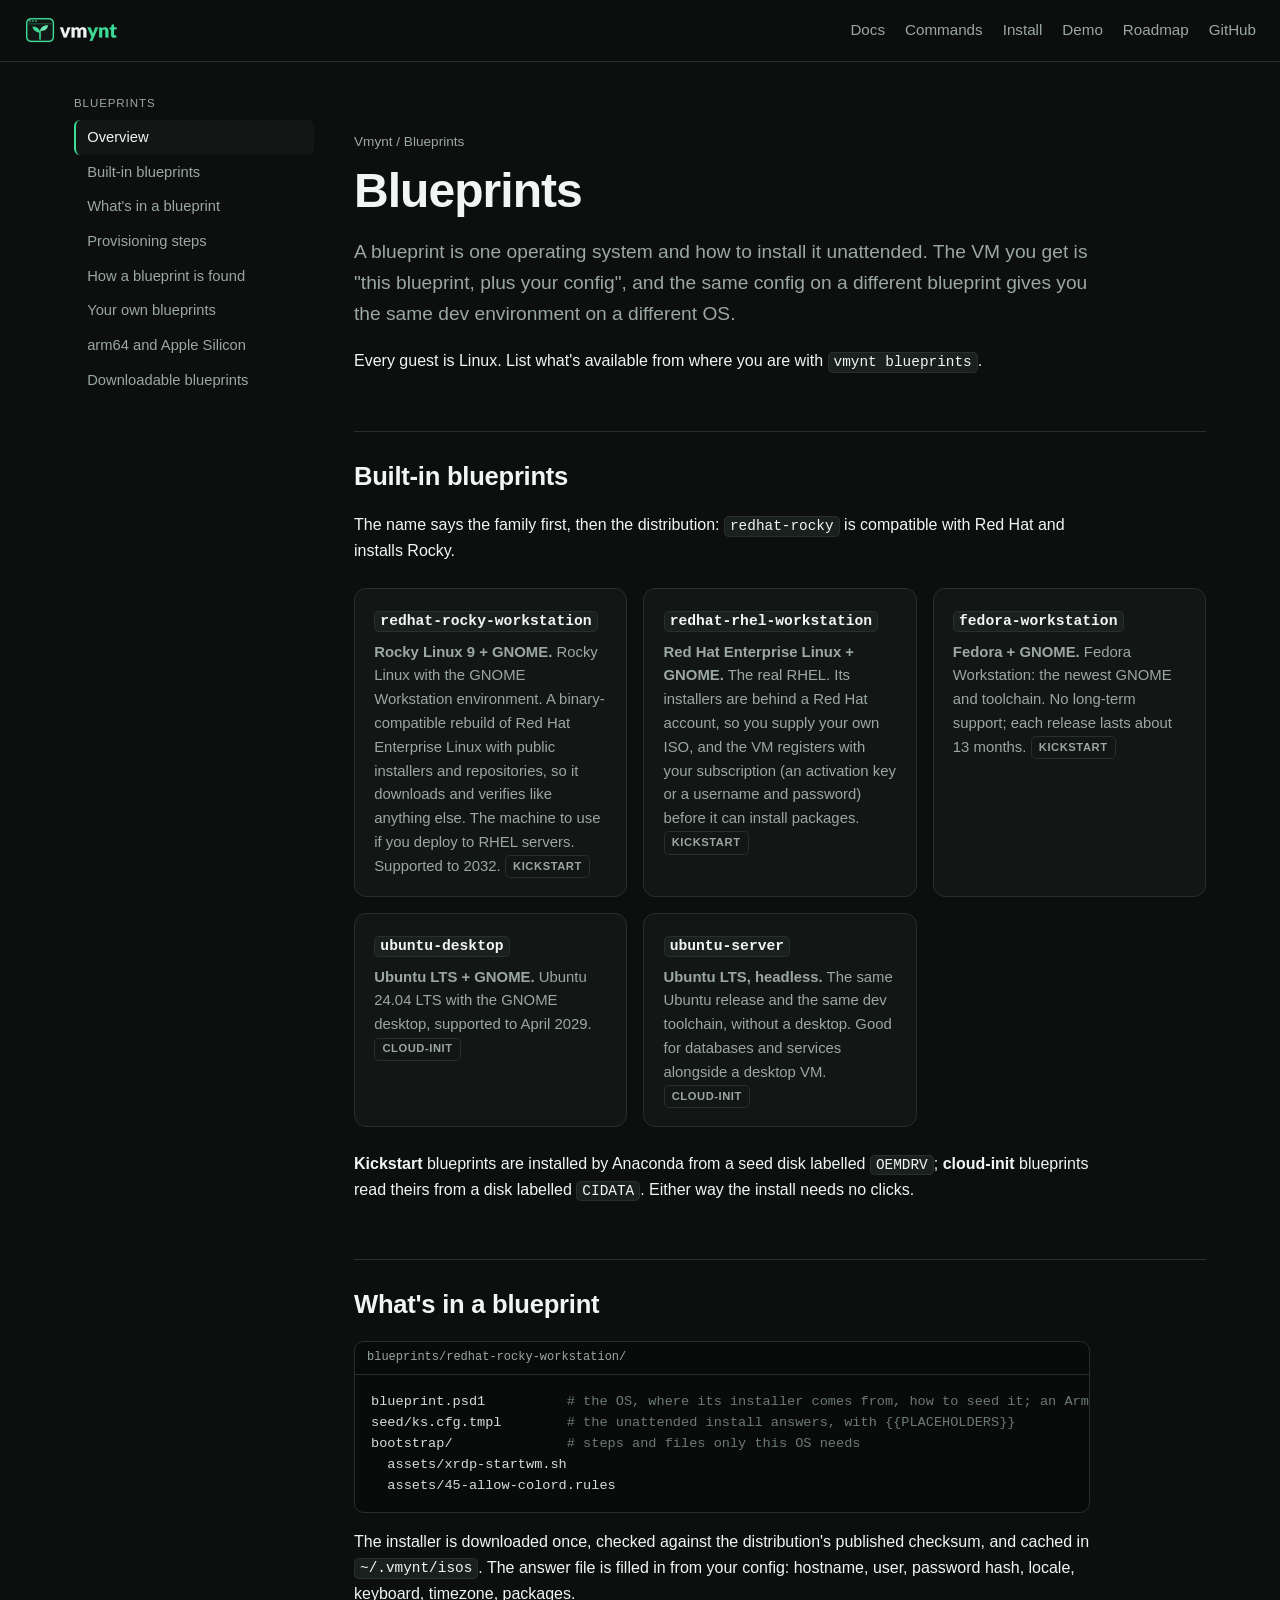
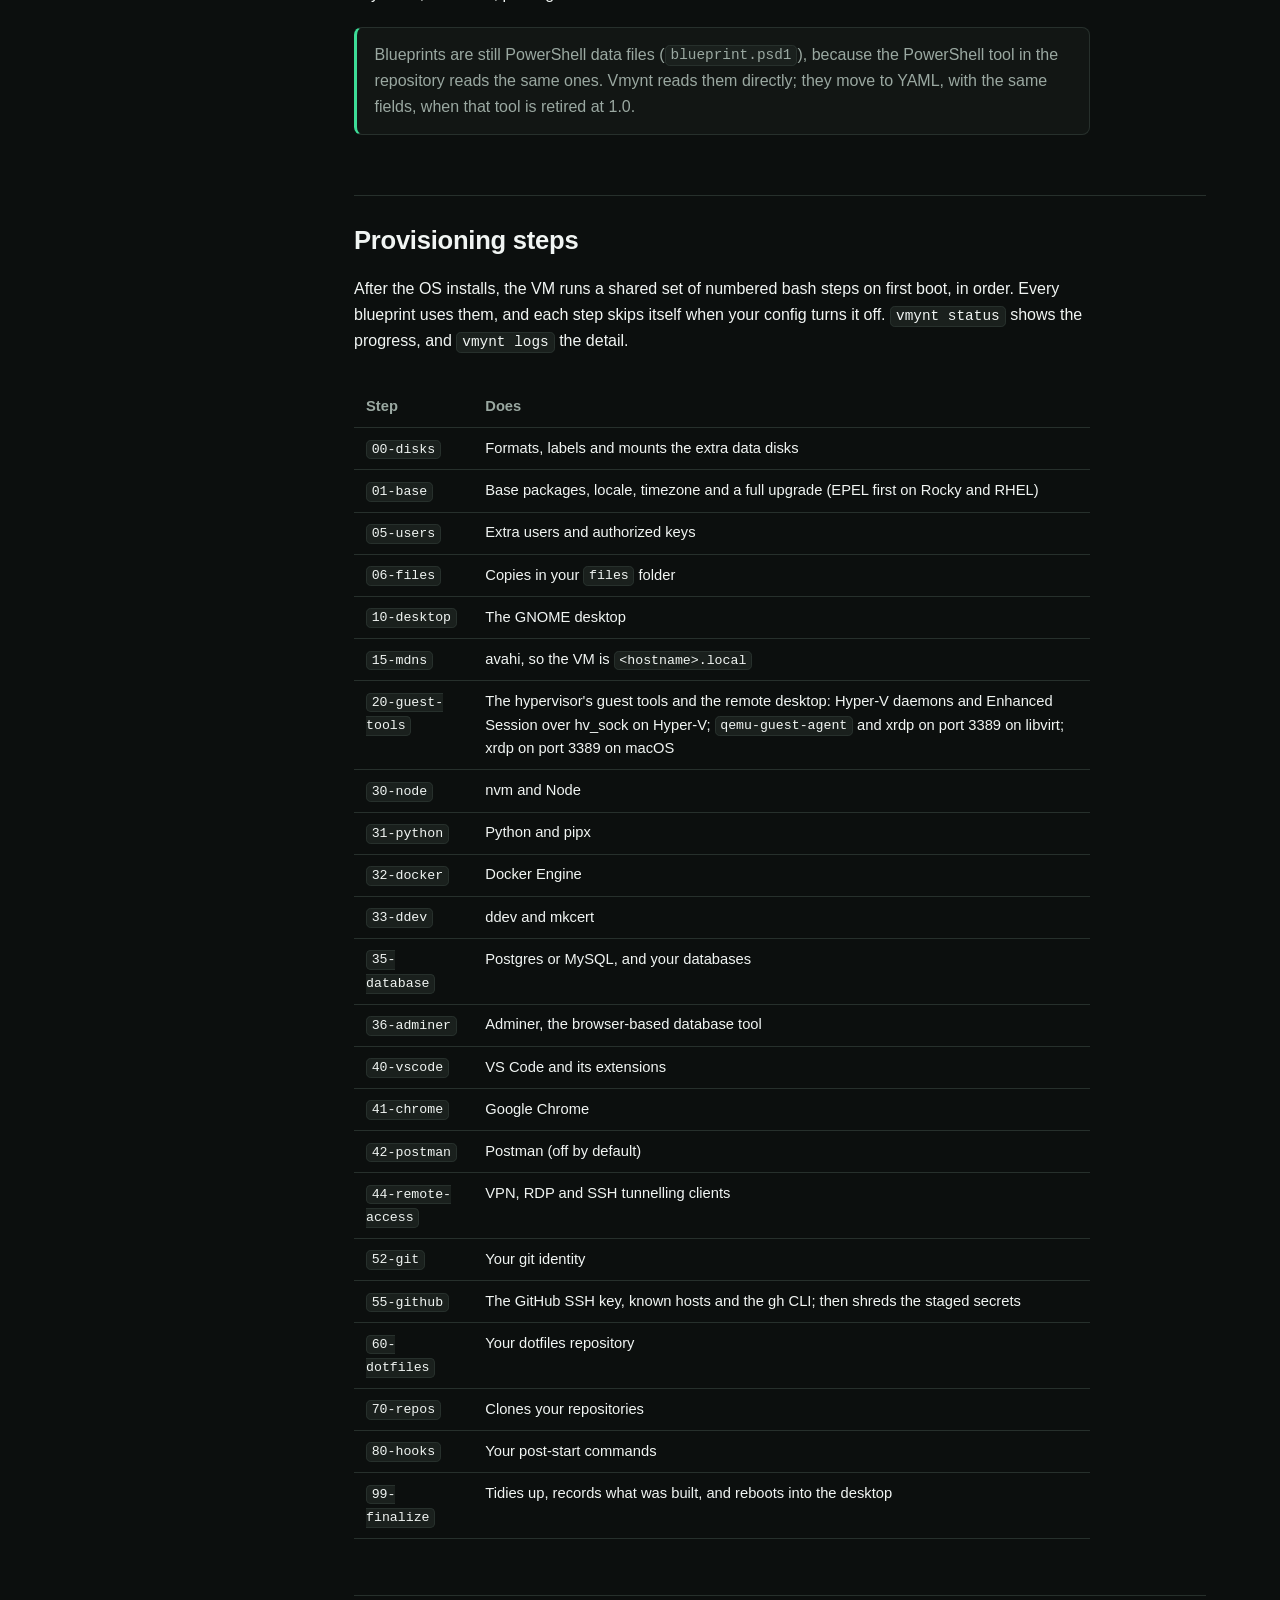
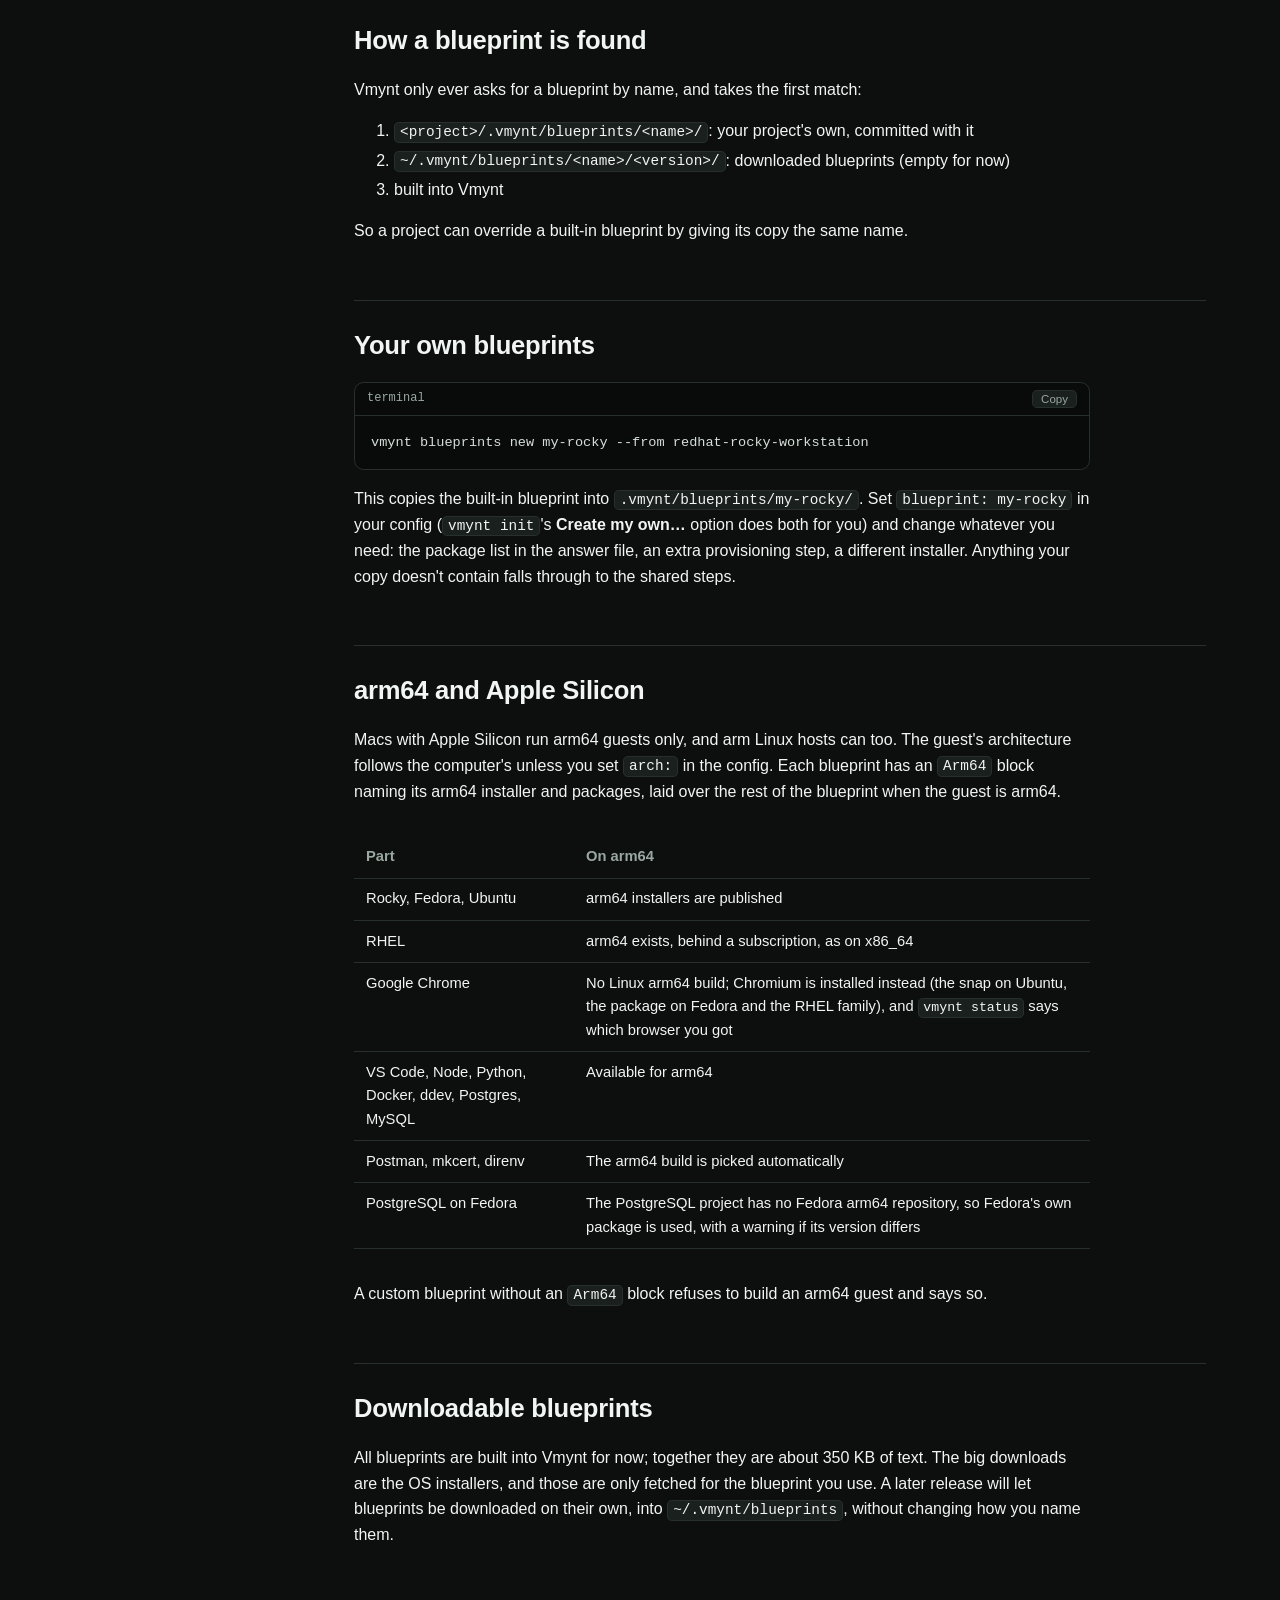
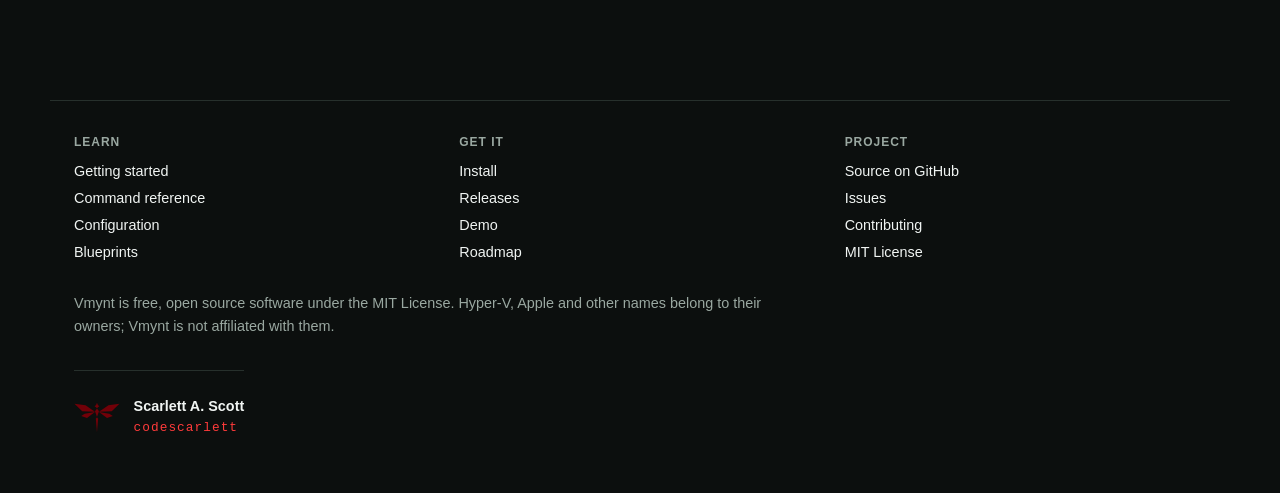
==== site/blueprints/index.html @ c04f6a77 "revamped for multi os" ====
<!DOCTYPE html>
<!--
  Vmynt
  Licensed under the MIT License. See the LICENSE file in the project root.
  Copyright (c) 2026 Scarlett A. Scott (codescarlett)

  Contributors:
  Scarlett A. Scott (codescarlett)
-->
<html lang="en">
  <head>
    <meta charset="utf-8" />
    <meta name="viewport" content="width=device-width, initial-scale=1" />
    <title>Vmynt blueprints — Rocky, RHEL, Fedora and Ubuntu dev VMs</title>
    <meta name="description" content="Vmynt's built-in Linux blueprints: Rocky Linux, RHEL, Fedora, Ubuntu Desktop and Ubuntu Server. How blueprints are found, making your own, the provisioning steps, and arm64." />
    <meta name="robots" content="index, follow" />
    <meta name="author" content="Scarlett A. Scott (codescarlett)" />
    <meta name="creator" content="Scarlett A. Scott (codescarlett)" />
    <meta name="publisher" content="codescarlett" />
    <meta name="theme-color" content="#0c0f0e" />
    <link rel="author" href="https://codescarlett.com" />
    <link rel="canonical" href="https://scarlettiron.github.io/vmynt/blueprints/" />

    <link rel="icon" href="../theme/logo/favicon.svg" type="image/svg+xml" />
    <link rel="icon" type="image/png" sizes="32x32" href="../theme/logo/favicon-32.png" />
    <link rel="apple-touch-icon" href="../theme/logo/apple-touch-icon.png" />

    <meta property="og:type" content="website" />
    <meta property="og:site_name" content="Vmynt" />
    <meta property="og:locale" content="en_US" />
    <meta property="og:url" content="https://scarlettiron.github.io/vmynt/blueprints/" />
    <meta property="og:title" content="Vmynt blueprints — Rocky, RHEL, Fedora and Ubuntu dev VMs" />
    <meta property="og:description" content="Vmynt's built-in Linux blueprints: Rocky Linux, RHEL, Fedora, Ubuntu Desktop and Ubuntu Server. How blueprints are found, making your own, the provisioning steps, and arm64." />
    <meta property="og:image" content="https://scarlettiron.github.io/vmynt/theme/logo/og-image.png" />
    <meta property="og:image:width" content="1200" />
    <meta property="og:image:height" content="630" />
    <meta property="og:image:alt" content="Vmynt: reproducible dev VMs from one YAML file" />

    <meta name="twitter:card" content="summary_large_image" />
    <meta name="twitter:title" content="Vmynt blueprints — Rocky, RHEL, Fedora and Ubuntu dev VMs" />
    <meta name="twitter:description" content="Vmynt's built-in Linux blueprints: Rocky Linux, RHEL, Fedora, Ubuntu Desktop and Ubuntu Server. How blueprints are found, making your own, the provisioning steps, and arm64." />
    <meta name="twitter:image" content="https://scarlettiron.github.io/vmynt/theme/logo/og-image.png" />
    <meta name="twitter:image:alt" content="Vmynt: reproducible dev VMs from one YAML file" />

    <script type="application/ld+json">
      {
        "@context": "https://schema.org",
        "@type": "BreadcrumbList",
        "itemListElement": [
          {
            "@type": "ListItem",
            "position": 1,
            "name": "Vmynt",
            "item": "https://scarlettiron.github.io/vmynt/"
          },
          {
            "@type": "ListItem",
            "position": 2,
            "name": "Blueprints",
            "item": "https://scarlettiron.github.io/vmynt/blueprints/"
          }
        ]
      }
    </script>
    <script type="application/ld+json">
      {
        "@context": "https://schema.org",
        "@type": "TechArticle",
        "headline": "Vmynt blueprints",
        "description": "Vmynt's built-in Linux blueprints: Rocky Linux, RHEL, Fedora, Ubuntu Desktop and Ubuntu Server. How blueprints are found, making your own, the provisioning steps, and arm64.",
        "url": "https://scarlettiron.github.io/vmynt/blueprints/",
        "inLanguage": "en",
        "dateModified": "2026-10-13",
        "image": "https://scarlettiron.github.io/vmynt/theme/logo/og-image.png",
        "isPartOf": {
          "@type": "WebSite",
          "name": "Vmynt",
          "url": "https://scarlettiron.github.io/vmynt/"
        },
        "about": {
          "@type": "SoftwareApplication",
          "name": "Vmynt",
          "url": "https://scarlettiron.github.io/vmynt/"
        },
        "author": {
          "@type": "Person",
          "name": "Scarlett A. Scott",
          "alternateName": [
            "codescarlett",
            "scarlettiron"
          ],
          "url": "https://codescarlett.com",
          "sameAs": [
            "https://github.com/scarlettiron",
            "https://www.linkedin.com/in/scarlett-scott-9980a5bb"
          ]
        },
        "publisher": {
          "@type": "Person",
          "name": "Scarlett A. Scott",
          "alternateName": [
            "codescarlett",
            "scarlettiron"
          ],
          "url": "https://codescarlett.com",
          "sameAs": [
            "https://github.com/scarlettiron",
            "https://www.linkedin.com/in/scarlett-scott-9980a5bb"
          ]
        }
      }
    </script>
    <link rel="stylesheet" href="../theme/site.css" />
    <link rel="stylesheet" href="../theme/docs.css" />
  </head>
  <body>
    <a class="skip-link" href="#content">Skip to content</a>
    <header class="site">
      <a class="brand" href="../" aria-label="Vmynt home">
        <img src="../theme/logo/wordmark-header.png" alt="Vmynt" width="288" height="96" />
      </a>
      <nav class="links" aria-label="Main">
        <a href="../docs/">Docs</a>
        <a class="hide-sm" href="../commands/">Commands</a>
        <a href="../install/">Install</a>
        <a class="hide-sm" href="../demo/">Demo</a>
        <a class="hide-sm" href="../roadmap/">Roadmap</a>
        <a href="https://github.com/scarlettiron/vmynt">GitHub</a>
      </nav>
    </header>

    <div class="layout" id="content">
      <nav class="side" aria-label="On this page">
        <div class="group">Blueprints</div>
        <a href="#overview">Overview</a>
        <a href="#built-in">Built-in blueprints</a>
        <a href="#anatomy">What's in a blueprint</a>
        <a href="#steps">Provisioning steps</a>
        <a href="#resolution">How a blueprint is found</a>
        <a href="#custom">Your own blueprints</a>
        <a href="#arm64">arm64 and Apple Silicon</a>
        <a href="#future">Downloadable blueprints</a>
      </nav>

      <main>
        <section id="overview" aria-labelledby="bp-title">
          <p class="crumbs"><a href="../">Vmynt</a> / Blueprints</p>
          <h1 id="bp-title">Blueprints</h1>
          <p class="lede">A blueprint is one operating system and how to install it unattended. The VM you
            get is "this blueprint, plus your config", and the same config on a different blueprint gives
            you the same dev environment on a different OS.</p>
          <p>Every guest is Linux. List what's available from where you are with
            <code>vmynt blueprints</code>.</p>
        </section>

        <section id="built-in" aria-labelledby="builtin-title">
          <h2 id="builtin-title">Built-in blueprints</h2>
          <p>The name says the family first, then the distribution: <code>redhat-rocky</code> is compatible
            with Red Hat and installs Rocky.</p>
          <div class="cards">
          <div class="card" id="bp-redhat-rocky-workstation">
            <h3><code>redhat-rocky-workstation</code></h3>
            <p><strong>Rocky Linux 9 + GNOME.</strong> Rocky Linux with the GNOME Workstation environment. A binary-compatible rebuild of Red Hat Enterprise Linux with public installers and repositories, so it downloads and verifies like anything else. The machine to use if you deploy to RHEL servers. Supported to 2032. <span class="badge">Kickstart</span></p>
          </div>
          <div class="card" id="bp-redhat-rhel-workstation">
            <h3><code>redhat-rhel-workstation</code></h3>
            <p><strong>Red Hat Enterprise Linux + GNOME.</strong> The real RHEL. Its installers are behind a Red Hat account, so you supply your own ISO, and the VM registers with your subscription (an activation key or a username and password) before it can install packages. <span class="badge">Kickstart</span></p>
          </div>
          <div class="card" id="bp-fedora-workstation">
            <h3><code>fedora-workstation</code></h3>
            <p><strong>Fedora + GNOME.</strong> Fedora Workstation: the newest GNOME and toolchain. No long-term support; each release lasts about 13 months. <span class="badge">Kickstart</span></p>
          </div>
          <div class="card" id="bp-ubuntu-desktop">
            <h3><code>ubuntu-desktop</code></h3>
            <p><strong>Ubuntu LTS + GNOME.</strong> Ubuntu 24.04 LTS with the GNOME desktop, supported to April 2029. <span class="badge">cloud-init</span></p>
          </div>
          <div class="card" id="bp-ubuntu-server">
            <h3><code>ubuntu-server</code></h3>
            <p><strong>Ubuntu LTS, headless.</strong> The same Ubuntu release and the same dev toolchain, without a desktop. Good for databases and services alongside a desktop VM. <span class="badge">cloud-init</span></p>
          </div>
          </div>
          <p><strong>Kickstart</strong> blueprints are installed by Anaconda from a seed disk labelled
            <code>OEMDRV</code>; <strong>cloud-init</strong> blueprints read theirs from a disk labelled
            <code>CIDATA</code>. Either way the install needs no clicks.</p>
        </section>

        <section id="anatomy" aria-labelledby="anatomy-title">
          <h2 id="anatomy-title">What's in a blueprint</h2>
          <div class="code">
            <div class="bar"><span>blueprints/redhat-rocky-workstation/</span></div>
            <pre>blueprint.psd1          <span class="tok-c"># the OS, where its installer comes from, how to seed it; an Arm64 block for arm64</span>
seed/ks.cfg.tmpl        <span class="tok-c"># the unattended install answers, with {{PLACEHOLDERS}}</span>
bootstrap/              <span class="tok-c"># steps and files only this OS needs</span>
  assets/xrdp-startwm.sh
  assets/45-allow-colord.rules</pre>
          </div>
          <p>The installer is downloaded once, checked against the distribution's published checksum, and
            cached in <code>~/.vmynt/isos</code>. The answer file is filled in from your config:
            hostname, user, password hash, locale, keyboard, timezone, packages.</p>
          <p class="callout">Blueprints are still PowerShell data files (<code>blueprint.psd1</code>),
            because the PowerShell tool in the repository reads the same ones. Vmynt reads them directly;
            they move to YAML, with the same fields, when that tool is retired at 1.0.</p>
        </section>

        <section id="steps" aria-labelledby="steps-title">
          <h2 id="steps-title">Provisioning steps</h2>
          <p>After the OS installs, the VM runs a shared set of numbered bash steps on first boot, in order.
            Every blueprint uses them, and each step skips itself when your config turns it off.
            <code>vmynt status</code> shows the progress, and <code>vmynt logs</code> the detail.</p>
          <div class="table-wrap">
            <table>
              <thead><tr><th scope="col">Step</th><th scope="col">Does</th></tr></thead>
              <tbody>
                <tr><td><code>00-disks</code></td><td>Formats, labels and mounts the extra data disks</td></tr>
                <tr><td><code>01-base</code></td><td>Base packages, locale, timezone and a full upgrade (EPEL first on Rocky and RHEL)</td></tr>
                <tr><td><code>05-users</code></td><td>Extra users and authorized keys</td></tr>
                <tr><td><code>06-files</code></td><td>Copies in your <code>files</code> folder</td></tr>
                <tr><td><code>10-desktop</code></td><td>The GNOME desktop</td></tr>
                <tr><td><code>15-mdns</code></td><td>avahi, so the VM is <code>&lt;hostname&gt;.local</code></td></tr>
                <tr><td><code>20-guest-tools</code></td><td>The hypervisor's guest tools and the remote desktop: Hyper-V daemons and Enhanced Session over hv_sock on Hyper-V; <code>qemu-guest-agent</code> and xrdp on port 3389 on libvirt; xrdp on port 3389 on macOS</td></tr>
                <tr><td><code>30-node</code></td><td>nvm and Node</td></tr>
                <tr><td><code>31-python</code></td><td>Python and pipx</td></tr>
                <tr><td><code>32-docker</code></td><td>Docker Engine</td></tr>
                <tr><td><code>33-ddev</code></td><td>ddev and mkcert</td></tr>
                <tr><td><code>35-database</code></td><td>Postgres or MySQL, and your databases</td></tr>
                <tr><td><code>36-adminer</code></td><td>Adminer, the browser-based database tool</td></tr>
                <tr><td><code>40-vscode</code></td><td>VS Code and its extensions</td></tr>
                <tr><td><code>41-chrome</code></td><td>Google Chrome</td></tr>
                <tr><td><code>42-postman</code></td><td>Postman (off by default)</td></tr>
                <tr><td><code>44-remote-access</code></td><td>VPN, RDP and SSH tunnelling clients</td></tr>
                <tr><td><code>52-git</code></td><td>Your git identity</td></tr>
                <tr><td><code>55-github</code></td><td>The GitHub SSH key, known hosts and the gh CLI; then shreds the staged secrets</td></tr>
                <tr><td><code>60-dotfiles</code></td><td>Your dotfiles repository</td></tr>
                <tr><td><code>70-repos</code></td><td>Clones your repositories</td></tr>
                <tr><td><code>80-hooks</code></td><td>Your post-start commands</td></tr>
                <tr><td><code>99-finalize</code></td><td>Tidies up, records what was built, and reboots into the desktop</td></tr>
              </tbody>
            </table>
          </div>
        </section>

        <section id="resolution" aria-labelledby="resolution-title">
          <h2 id="resolution-title">How a blueprint is found</h2>
          <p>Vmynt only ever asks for a blueprint by name, and takes the first match:</p>
          <ol>
            <li><code>&lt;project&gt;/.vmynt/blueprints/&lt;name&gt;/</code>: your project's own, committed with it</li>
            <li><code>~/.vmynt/blueprints/&lt;name&gt;/&lt;version&gt;/</code>: downloaded blueprints (empty for now)</li>
            <li>built into Vmynt</li>
          </ol>
          <p>So a project can override a built-in blueprint by giving its copy the same name.</p>
        </section>

        <section id="custom" aria-labelledby="custom-title">
          <h2 id="custom-title">Your own blueprints</h2>
          <div class="code">
            <div class="bar"><span>terminal</span><button class="copy" type="button">Copy</button></div>
            <pre>vmynt blueprints new my-rocky --from redhat-rocky-workstation</pre>
          </div>
          <p>This copies the built-in blueprint into <code>.vmynt/blueprints/my-rocky/</code>. Set
            <code>blueprint: my-rocky</code> in your config (<code>vmynt init</code>'s
            <strong>Create my own…</strong> option does both for you) and change whatever you need: the
            package list in the answer file, an extra provisioning step, a different installer. Anything
            your copy doesn't contain falls through to the shared steps.</p>
        </section>

        <section id="arm64" aria-labelledby="arm64-title">
          <h2 id="arm64-title">arm64 and Apple Silicon</h2>
          <p>Macs with Apple Silicon run arm64 guests only, and arm Linux hosts can too. The guest's
            architecture follows the computer's unless you set <code>arch:</code> in the config. Each
            blueprint has an <code>Arm64</code> block naming its arm64 installer and packages, laid over
            the rest of the blueprint when the guest is arm64.</p>
          <div class="table-wrap">
            <table>
              <thead><tr><th scope="col">Part</th><th scope="col">On arm64</th></tr></thead>
              <tbody>
                <tr><td>Rocky, Fedora, Ubuntu</td><td>arm64 installers are published</td></tr>
                <tr><td>RHEL</td><td>arm64 exists, behind a subscription, as on x86_64</td></tr>
                <tr><td>Google Chrome</td><td>No Linux arm64 build; Chromium is installed instead (the snap on Ubuntu, the package on Fedora and the RHEL family), and <code>vmynt status</code> says which browser you got</td></tr>
                <tr><td>VS Code, Node, Python, Docker, ddev, Postgres, MySQL</td><td>Available for arm64</td></tr>
                <tr><td>Postman, mkcert, direnv</td><td>The arm64 build is picked automatically</td></tr>
                <tr><td>PostgreSQL on Fedora</td><td>The PostgreSQL project has no Fedora arm64 repository, so Fedora's own package is used, with a warning if its version differs</td></tr>
              </tbody>
            </table>
          </div>
          <p>A custom blueprint without an <code>Arm64</code> block refuses to build an arm64 guest and says so.</p>
        </section>

        <section id="future" aria-labelledby="future-title">
          <h2 id="future-title">Downloadable blueprints</h2>
          <p>All blueprints are built into Vmynt for now; together they are about 350 KB of text. The big
            downloads are the OS installers, and those are only fetched for the blueprint you use. A later
            release will let blueprints be downloaded on their own, into
            <code>~/.vmynt/blueprints</code>, without changing how you name them.</p>
        </section>
      </main>
    </div>

    <footer>
      <div class="sitelinks">
        <div>
          <h2>Learn</h2>
          <ul>
            <li><a href="../docs/">Getting started</a></li>
            <li><a href="../commands/">Command reference</a></li>
            <li><a href="../configuration/">Configuration</a></li>
            <li><a href="../blueprints/">Blueprints</a></li>
          </ul>
        </div>
        <div>
          <h2>Get it</h2>
          <ul>
            <li><a href="../install/">Install</a></li>
            <li><a href="https://github.com/scarlettiron/vmynt/releases">Releases</a></li>
            <li><a href="../demo/">Demo</a></li>
            <li><a href="../roadmap/">Roadmap</a></li>
          </ul>
        </div>
        <div>
          <h2>Project</h2>
          <ul>
            <li><a href="https://github.com/scarlettiron/vmynt">Source on GitHub</a></li>
            <li><a href="https://github.com/scarlettiron/vmynt/issues">Issues</a></li>
            <li><a href="https://github.com/scarlettiron/vmynt/blob/main/CONTRIBUTING.md">Contributing</a></li>
            <li><a href="https://github.com/scarlettiron/vmynt/blob/main/LICENSE">MIT License</a></li>
          </ul>
        </div>
      </div>
      <p>Vmynt is free, open source software under the MIT License. Hyper-V, Apple and other names
        belong to their owners; Vmynt is not affiliated with them.</p>
      <!--Author signature, always the last thing on the page.-->
      <a class="made-by" href="https://codescarlett.com" rel="author">
        <img src="../theme/logo/codescarlett-dragonfly.svg" alt="" width="46" height="31" />
        <span><strong>Scarlett A. Scott</strong><span class="handle">codescarlett</span></span>
      </a>
    </footer>
    <script src="../theme/site.js"></script>
  </body>
</html>
---- site/theme/site.css ----
/*Vmynt
  Licensed under the MIT License. See the LICENSE file in the project root.
  Copyright (c) 2026 Scarlett A. Scott (codescarlett)

  Contributors:
  Scarlett A. Scott (codescarlett)*/

/*Shared look for every page of the Vmynt site: the color tokens, base type, the
  top bar and footer, and the small content components (pills, buttons, badges,
  code blocks, tables, callouts, tabs, cards). Page layout lives in docs.css and
  the terminal demo lives in demo.css. See README.md in this folder for the
  markup each piece expects.*/

:root {
  --bg: #0c0f0e;
  --surface: #121614;
  --raised: #1a201d;
  --border: #27302c;
  --text: #f1f5f3;
  --muted: #9aa8a1;
  --primary: #3ddc97;
  --primary-hover: #6ae8b2;
  /*Text placed ON the mint color. Dark, because white on mint fails contrast.*/
  --on-primary: #04281a;
  --warning: #f5c451;
  --danger: #e5484d;
  --code-bg: #090b0a;
  --font: -apple-system, BlinkMacSystemFont, "Segoe UI", Roboto, Helvetica, Arial, sans-serif;
  --mono: "SFMono-Regular", ui-monospace, "JetBrains Mono", Menlo, Consolas, monospace;
  color-scheme: dark;
}

* {
  box-sizing: border-box;
}

html {
  scroll-behavior: smooth;
}

@media (prefers-reduced-motion: reduce) {
  html {
    scroll-behavior: auto;
  }
}

body {
  margin: 0;
  background: var(--bg);
  color: var(--text);
  font-family: var(--font);
  line-height: 1.6;
  -webkit-font-smoothing: antialiased;
}

a {
  color: var(--primary);
  text-decoration: none;
}

a:hover {
  color: var(--primary-hover);
  text-decoration: underline;
}

/*A visible ring for keyboard users on every focusable thing.*/
:focus-visible {
  outline: 2px solid var(--primary);
  outline-offset: 2px;
  border-radius: 0.25rem;
}

code {
  font-family: var(--mono);
  font-size: 0.9em;
  background: var(--raised);
  border: 1px solid var(--border);
  padding: 0.1em 0.35em;
  border-radius: 0.3rem;
}

/*Hidden until focused: lets keyboard users jump past the top bar.*/
.skip-link {
  position: absolute;
  left: 1rem;
  top: -3rem;
  z-index: 100;
  background: var(--primary);
  color: var(--on-primary);
  padding: 0.5rem 0.9rem;
  border-radius: 0.4rem;
  font-weight: 600;
}

.skip-link:focus {
  top: 0.75rem;
  color: var(--on-primary);
}

/* Top bar */
header.site {
  position: sticky;
  top: 0;
  z-index: 50;
  display: flex;
  align-items: center;
  justify-content: space-between;
  gap: 1rem;
  padding: 0.9rem 1.5rem;
  background: rgba(12, 15, 14, 0.85);
  backdrop-filter: blur(10px);
  border-bottom: 1px solid var(--border);
}

.brand {
  display: flex;
  align-items: center;
}

.brand:hover {
  text-decoration: none;
}

.brand img {
  display: block;
  height: 2rem;
  width: auto;
}

header.site .links {
  display: flex;
  gap: 1.25rem;
  align-items: center;
  font-size: 0.95rem;
}

header.site .links a {
  color: var(--muted);
}

header.site .links a:hover,
header.site .links a[aria-current="page"] {
  color: var(--text);
  text-decoration: none;
}

/* Pills, badges and buttons */
.pill-row {
  display: flex;
  flex-wrap: wrap;
  gap: 0.5rem;
  margin: 1.5rem 0;
}

.pill {
  font-size: 0.8rem;
  color: var(--muted);
  background: var(--surface);
  border: 1px solid var(--border);
  border-radius: 999px;
  padding: 0.3rem 0.8rem;
}

/*Small status labels, for example on the command reference.*/
.badge {
  display: inline-block;
  vertical-align: middle;
  font-size: 0.7rem;
  font-weight: 600;
  text-transform: uppercase;
  letter-spacing: 0.05em;
  padding: 0.1rem 0.45rem;
  border-radius: 0.3rem;
  border: 1px solid var(--border);
  color: var(--muted);
  white-space: nowrap;
}

.badge.ok {
  color: var(--primary);
  border-color: rgba(61, 220, 151, 0.45);
  background: rgba(61, 220, 151, 0.08);
}

.badge.planned {
  color: var(--warning);
  border-color: rgba(245, 196, 81, 0.4);
  background: rgba(245, 196, 81, 0.07);
}

.cta {
  display: inline-flex;
  align-items: center;
  gap: 0.4rem;
  background: var(--primary);
  color: var(--on-primary);
  font-weight: 600;
  padding: 0.6rem 1.1rem;
  border-radius: 0.5rem;
  margin-top: 0.5rem;
}

.cta:hover {
  background: var(--primary-hover);
  color: var(--on-primary);
  text-decoration: none;
}

/*A quieter button that sits next to a .cta.*/
.cta.ghost {
  background: transparent;
  color: var(--text);
  border: 1px solid var(--border);
}

.cta.ghost:hover {
  border-color: var(--primary);
  color: var(--text);
}

.cta-row {
  display: flex;
  flex-wrap: wrap;
  gap: 0.75rem;
  align-items: center;
}

/* Code blocks */
.code {
  position: relative;
  background: var(--code-bg);
  border: 1px solid var(--border);
  border-radius: 0.6rem;
  margin: 1rem 0;
  max-width: 46rem;
}

.code .bar {
  display: flex;
  align-items: center;
  justify-content: space-between;
  padding: 0.4rem 0.75rem;
  border-bottom: 1px solid var(--border);
  color: var(--muted);
  font-size: 0.75rem;
  font-family: var(--mono);
}

.code pre {
  margin: 0;
  padding: 1rem;
  overflow-x: auto;
  font-family: var(--mono);
  font-size: 0.85rem;
  line-height: 1.55;
  color: #d5ded9;
}

.code .copy {
  cursor: pointer;
  background: var(--raised);
  color: var(--muted);
  border: 1px solid var(--border);
  border-radius: 0.3rem;
  padding: 0.15rem 0.5rem;
  font-size: 0.72rem;
  font-family: var(--font);
}

.code .copy:hover {
  color: var(--text);
}

.tok-c {
  color: #6b7a73;
} /* comment */
.tok-k {
  color: #3ddc97;
} /* keyword or command */
.tok-s {
  color: #e6c07b;
} /* string */
.tok-f {
  color: #82aaff;
} /* function, type or flag */

/* Tables */
.table-wrap {
  max-width: 46rem;
  overflow-x: auto;
}

table {
  border-collapse: collapse;
  width: 100%;
  max-width: 46rem;
  margin: 1rem 0;
  font-size: 0.92rem;
}

th,
td {
  text-align: left;
  padding: 0.55rem 0.75rem;
  border-bottom: 1px solid var(--border);
  vertical-align: top;
}

th {
  color: var(--muted);
  font-weight: 600;
}

/* Callouts */
.callout {
  max-width: 46rem;
  border: 1px solid var(--border);
  border-left: 3px solid var(--primary);
  background: var(--surface);
  border-radius: 0.5rem;
  padding: 0.9rem 1.1rem;
  margin: 1.25rem 0;
  color: var(--muted);
}

.callout strong {
  color: var(--text);
}

/*A yellow callout for "not built yet" and other cautions.*/
.callout.warn {
  border-left-color: var(--warning);
}

/* Tabs, used for the install commands per operating system */
.tabs {
  max-width: 46rem;
  margin: 1rem 0;
}

.tabs [role="tablist"] {
  display: flex;
  gap: 0.25rem;
  border-bottom: 1px solid var(--border);
}

.tabs [role="tab"] {
  cursor: pointer;
  font: inherit;
  font-size: 0.92rem;
  color: var(--muted);
  background: transparent;
  border: none;
  border-bottom: 2px solid transparent;
  padding: 0.55rem 0.9rem;
  margin-bottom: -1px;
}

.tabs [role="tab"]:hover {
  color: var(--text);
}

.tabs [role="tab"][aria-selected="true"] {
  color: var(--text);
  border-bottom-color: var(--primary);
}

.tabs [role="tabpanel"][hidden] {
  display: none;
}

/* Cards, used for the feature grid and link lists */
.cards {
  display: grid;
  grid-template-columns: repeat(auto-fit, minmax(15rem, 1fr));
  gap: 1rem;
  margin: 1.5rem 0;
}

.card {
  background: var(--surface);
  border: 1px solid var(--border);
  border-radius: 0.75rem;
  padding: 1.1rem 1.2rem;
}

.card h3 {
  margin: 0 0 0.4rem;
  font-size: 1.02rem;
}

.card p {
  margin: 0;
  color: var(--muted);
  font-size: 0.93rem;
}

/*A whole card that is a link.*/
a.card {
  display: block;
  color: inherit;
}

a.card:hover {
  border-color: var(--primary);
  text-decoration: none;
}

/* Numbered steps, for "how it works" */
ol.steps {
  list-style: none;
  counter-reset: step;
  padding: 0;
  max-width: 46rem;
}

ol.steps li {
  counter-increment: step;
  position: relative;
  padding: 0 0 1.25rem 3rem;
}

ol.steps li::before {
  content: counter(step);
  position: absolute;
  left: 0;
  top: 0;
  width: 2rem;
  height: 2rem;
  display: grid;
  place-items: center;
  border-radius: 50%;
  background: var(--raised);
  border: 1px solid var(--border);
  color: var(--primary);
  font-weight: 700;
  font-size: 0.9rem;
}

ol.steps strong {
  display: block;
}

/* Footer */
footer {
  max-width: 1180px;
  margin: 0 auto;
  padding: 2rem 1.5rem 4rem;
  color: var(--muted);
  font-size: 0.9rem;
  border-top: 1px solid var(--border);
}

/*The sitelinks in the footer, as a few short columns.*/
footer .sitelinks {
  display: grid;
  grid-template-columns: repeat(auto-fit, minmax(10rem, 1fr));
  gap: 1.5rem;
  margin-bottom: 1.5rem;
}

footer .sitelinks h2 {
  font-size: 0.75rem;
  text-transform: uppercase;
  letter-spacing: 0.08em;
  color: var(--muted);
  margin: 0 0 0.5rem;
}

footer .sitelinks ul {
  list-style: none;
  margin: 0;
  padding: 0;
}

footer .sitelinks li {
  margin: 0.25rem 0;
}

footer .sitelinks a {
  color: var(--text);
}

/* Author signature at the very bottom of every page */
footer .made-by {
  display: flex;
  align-items: center;
  gap: 0.85rem;
  width: fit-content;
  margin-top: 2rem;
  padding-top: 1.5rem;
  border-top: 1px solid var(--border);
  color: var(--text);
  text-decoration: none;
}

footer .made-by:hover {
  text-decoration: none;
}

footer .made-by img {
  display: block;
}

footer .made-by strong {
  display: block;
  font-weight: 600;
}

footer .made-by .handle {
  display: block;
  font-family: var(--mono);
  font-size: 0.8rem;
  letter-spacing: 0.08em;
  color: #ff3b3b;
}

footer .made-by:hover strong {
  color: var(--primary);
}

/* Responsive */
@media (max-width: 820px) {
  header.site {
    padding: 0.75rem 1rem;
  }

  header.site .links {
    gap: 0.9rem;
  }

  header.site .links a.hide-sm {
    display: none;
  }
}
---- site/theme/docs.css ----
/*Vmynt
  Licensed under the MIT License. See the LICENSE file in the project root.
  Copyright (c) 2026 Scarlett A. Scott (codescarlett)

  Contributors:
  Scarlett A. Scott (codescarlett)*/

/*Page layouts. Loaded after site.css.
  .page   one centered column, used by the home page and short pages
  .layout a sidebar on the left and the content on the right, used by the docs*/

/* Headings and text */
h1 {
  font-size: clamp(2rem, 5vw, 3rem);
  line-height: 1.1;
  margin: 0 0 1rem;
  letter-spacing: -0.02em;
}

h2 {
  font-size: 1.6rem;
  margin: 0 0 1rem;
  letter-spacing: -0.01em;
}

h3 {
  font-size: 1.1rem;
  margin: 1.75rem 0 0.6rem;
}

.lede {
  font-size: 1.2rem;
  color: var(--muted);
  max-width: 46rem;
}

p,
ul,
ol {
  max-width: 46rem;
}

li {
  margin: 0.2rem 0;
}

/*The small "Docs / Commands" trail above a page title.*/
.crumbs {
  font-size: 0.85rem;
  color: var(--muted);
  margin-bottom: 0.75rem;
}

.crumbs a {
  color: var(--muted);
}

/* Single column page */
.page {
  max-width: 1180px;
  margin: 0 auto;
  padding: 2rem 1.5rem 5rem;
}

/*The big opening block on the home page.*/
.hero {
  display: grid;
  grid-template-columns: minmax(0, 1.05fr) minmax(0, 1fr);
  gap: 2.5rem;
  align-items: center;
  padding: 2.5rem 0 3rem;
}

/*Grid children may shrink below their content's width, so wide terminals
  scroll inside themselves instead of pushing the page sideways.*/
.hero > * {
  min-width: 0;
}

.hero h1 {
  font-size: clamp(2.2rem, 5.5vw, 3.4rem);
}

.hero h1 em {
  font-style: normal;
  color: var(--primary);
}

.eyebrow {
  font-family: var(--mono);
  font-size: 0.8rem;
  letter-spacing: 0.08em;
  text-transform: uppercase;
  color: var(--primary);
  margin: 0 0 0.75rem;
}

/* Sidebar layout */
.layout {
  display: grid;
  grid-template-columns: 240px minmax(0, 1fr);
  gap: 2.5rem;
  max-width: 1180px;
  margin: 0 auto;
  padding: 2rem 1.5rem 6rem;
}

nav.side {
  position: sticky;
  top: 5rem;
  align-self: start;
  height: max-content;
  max-height: calc(100vh - 6rem);
  overflow-y: auto;
}

nav.side .group {
  font-size: 0.72rem;
  text-transform: uppercase;
  letter-spacing: 0.08em;
  color: var(--muted);
  margin: 1.25rem 0 0.5rem;
}

nav.side .group:first-child {
  margin-top: 0;
}

nav.side a {
  display: block;
  padding: 0.35rem 0.7rem;
  border-radius: 0.4rem;
  color: var(--muted);
  font-size: 0.92rem;
  border-left: 2px solid transparent;
}

nav.side a:hover {
  color: var(--text);
  background: var(--surface);
  text-decoration: none;
}

nav.side a.active {
  color: var(--text);
  background: var(--surface);
  border-left-color: var(--primary);
}

main {
  min-width: 0;
}

section {
  scroll-margin-top: 5rem;
  padding: 1.5rem 0 2.5rem;
  border-bottom: 1px solid var(--border);
}

section:last-child {
  border-bottom: none;
}

/*A command heading on the reference page: name, then its badge.*/
.cmd-head {
  display: flex;
  flex-wrap: wrap;
  align-items: center;
  gap: 0.6rem;
}

.cmd-head h2,
.cmd-head h3 {
  margin: 0;
  font-family: var(--mono);
}

.aliases {
  color: var(--muted);
  font-size: 0.9rem;
  margin: 0.4rem 0 0.8rem;
}

/*Definition lists for flags.*/
dl.flags {
  max-width: 46rem;
  margin: 0.75rem 0;
}

dl.flags dt {
  font-family: var(--mono);
  font-size: 0.88rem;
  color: var(--text);
  margin-top: 0.6rem;
}

dl.flags dd {
  margin: 0.15rem 0 0 1.25rem;
  color: var(--muted);
}

/* Responsive */
@media (max-width: 900px) {
  .hero {
    grid-template-columns: minmax(0, 1fr);
    padding-top: 1rem;
  }
}

/*On narrow screens the sidebar becomes a row of links you can swipe sideways.*/
@media (max-width: 820px) {
  .layout {
    grid-template-columns: minmax(0, 1fr);
    gap: 1rem;
    padding-top: 1rem;
  }

  nav.side {
    position: static;
    display: flex;
    gap: 0.25rem;
    overflow-x: auto;
    max-height: none;
    padding-bottom: 0.5rem;
    border-bottom: 1px solid var(--border);
  }

  nav.side .group {
    display: none;
  }

  nav.side a {
    white-space: nowrap;
    border-left: none;
    border-bottom: 2px solid transparent;
  }

  nav.side a.active {
    border-left: none;
    border-bottom-color: var(--primary);
  }
}
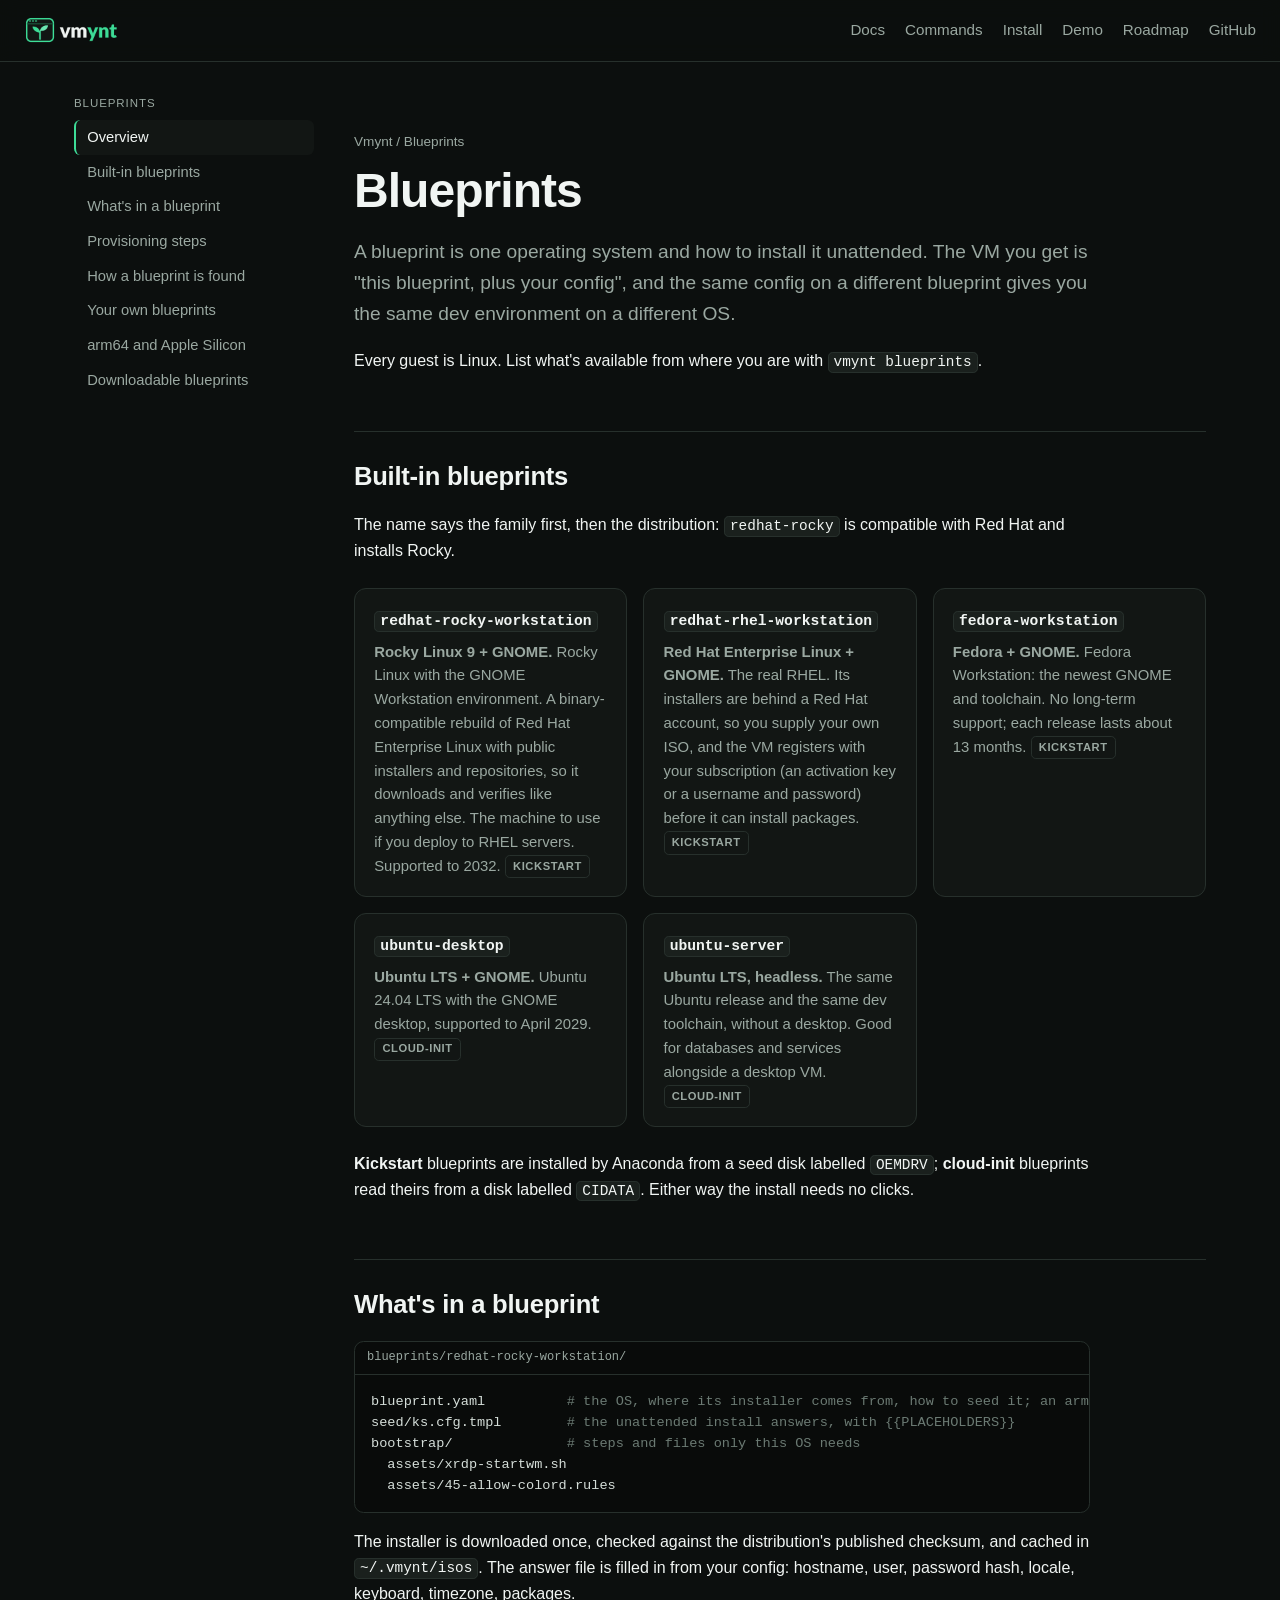
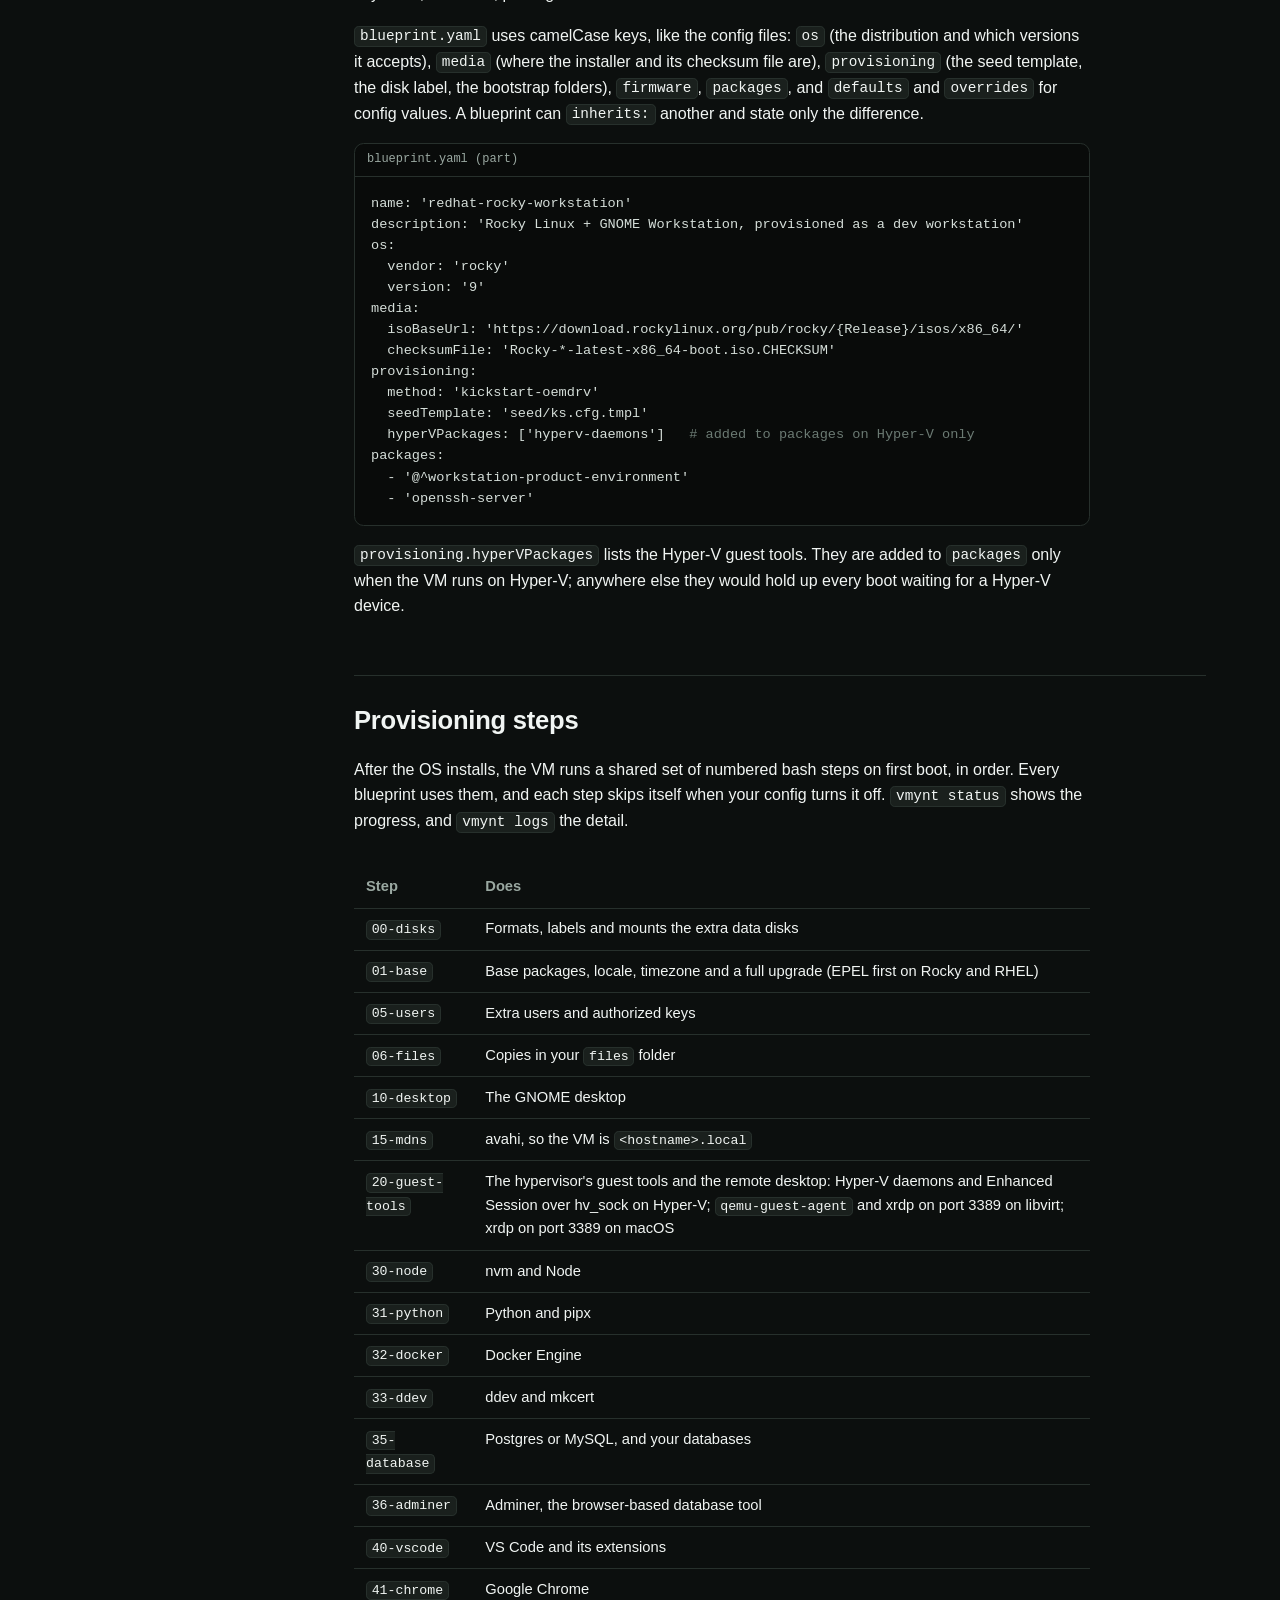
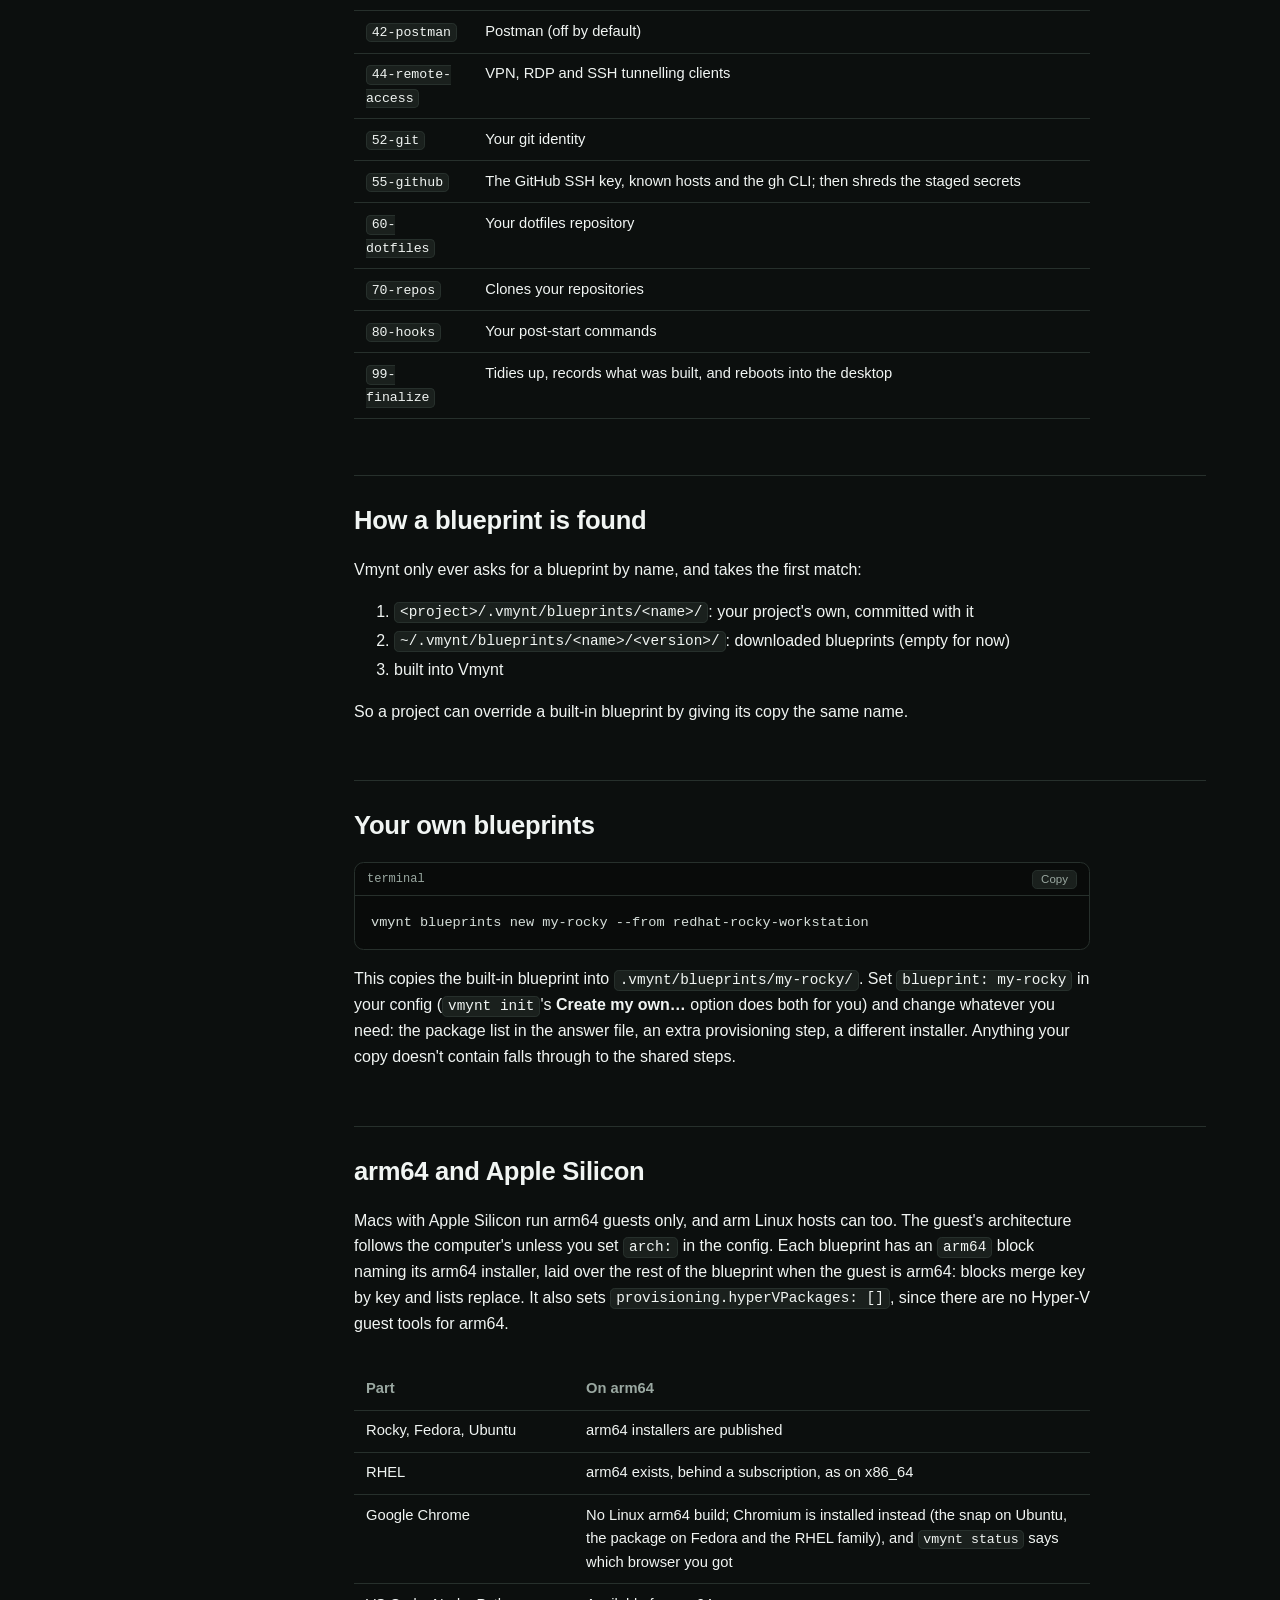
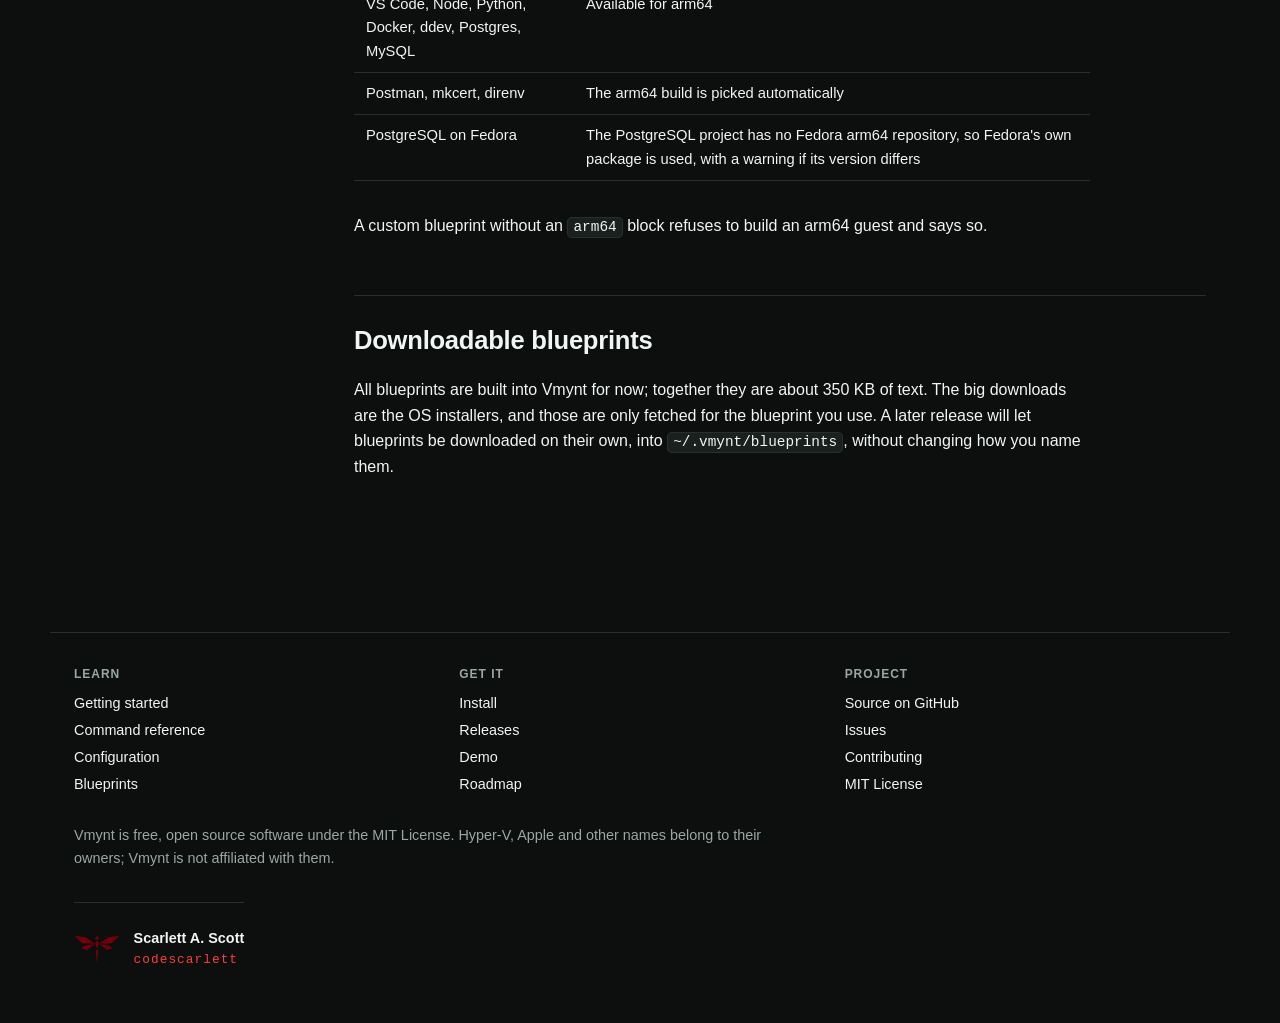
==== commit c042fe5c: "massive refacot" ====
--- a/site/blueprints/index.html
+++ b/site/blueprints/index.html
@@ -188,7 +188,7 @@
           <h2 id="anatomy-title">What's in a blueprint</h2>
           <div class="code">
             <div class="bar"><span>blueprints/redhat-rocky-workstation/</span></div>
-            <pre>blueprint.psd1          <span class="tok-c"># the OS, where its installer comes from, how to seed it; an Arm64 block for arm64</span>
+            <pre>blueprint.yaml          <span class="tok-c"># the OS, where its installer comes from, how to seed it; an arm64 block for arm64</span>
 seed/ks.cfg.tmpl        <span class="tok-c"># the unattended install answers, with {{PLACEHOLDERS}}</span>
 bootstrap/              <span class="tok-c"># steps and files only this OS needs</span>
   assets/xrdp-startwm.sh
@@ -197,9 +197,33 @@
           <p>The installer is downloaded once, checked against the distribution's published checksum, and
             cached in <code>~/.vmynt/isos</code>. The answer file is filled in from your config:
             hostname, user, password hash, locale, keyboard, timezone, packages.</p>
-          <p class="callout">Blueprints are still PowerShell data files (<code>blueprint.psd1</code>),
-            because the PowerShell tool in the repository reads the same ones. Vmynt reads them directly;
-            they move to YAML, with the same fields, when that tool is retired at 1.0.</p>
+          <p><code>blueprint.yaml</code> uses camelCase keys, like the config files:
+            <code>os</code> (the distribution and which versions it accepts), <code>media</code> (where the
+            installer and its checksum file are), <code>provisioning</code> (the seed template, the disk
+            label, the bootstrap folders), <code>firmware</code>, <code>packages</code>, and
+            <code>defaults</code> and <code>overrides</code> for config values. A blueprint can
+            <code>inherits:</code> another and state only the difference.</p>
+          <div class="code">
+            <div class="bar"><span>blueprint.yaml (part)</span></div>
+            <pre>name: 'redhat-rocky-workstation'
+description: 'Rocky Linux + GNOME Workstation, provisioned as a dev workstation'
+os:
+  vendor: 'rocky'
+  version: '9'
+media:
+  isoBaseUrl: 'https://download.rockylinux.org/pub/rocky/{Release}/isos/x86_64/'
+  checksumFile: 'Rocky-*-latest-x86_64-boot.iso.CHECKSUM'
+provisioning:
+  method: 'kickstart-oemdrv'
+  seedTemplate: 'seed/ks.cfg.tmpl'
+  hyperVPackages: ['hyperv-daemons']   <span class="tok-c"># added to packages on Hyper-V only</span>
+packages:
+  - '@^workstation-product-environment'
+  - 'openssh-server'</pre>
+          </div>
+          <p><code>provisioning.hyperVPackages</code> lists the Hyper-V guest tools. They are added to
+            <code>packages</code> only when the VM runs on Hyper-V; anywhere else they would hold up
+            every boot waiting for a Hyper-V device.</p>
         </section>
 
         <section id="steps" aria-labelledby="steps-title">
@@ -267,8 +291,9 @@
           <h2 id="arm64-title">arm64 and Apple Silicon</h2>
           <p>Macs with Apple Silicon run arm64 guests only, and arm Linux hosts can too. The guest's
             architecture follows the computer's unless you set <code>arch:</code> in the config. Each
-            blueprint has an <code>Arm64</code> block naming its arm64 installer and packages, laid over
-            the rest of the blueprint when the guest is arm64.</p>
+            blueprint has an <code>arm64</code> block naming its arm64 installer, laid over the rest of
+            the blueprint when the guest is arm64: blocks merge key by key and lists replace. It also sets
+            <code>provisioning.hyperVPackages: []</code>, since there are no Hyper-V guest tools for arm64.</p>
           <div class="table-wrap">
             <table>
               <thead><tr><th scope="col">Part</th><th scope="col">On arm64</th></tr></thead>
@@ -282,7 +307,7 @@
               </tbody>
             </table>
           </div>
-          <p>A custom blueprint without an <code>Arm64</code> block refuses to build an arm64 guest and says so.</p>
+          <p>A custom blueprint without an <code>arm64</code> block refuses to build an arm64 guest and says so.</p>
         </section>
 
         <section id="future" aria-labelledby="future-title">
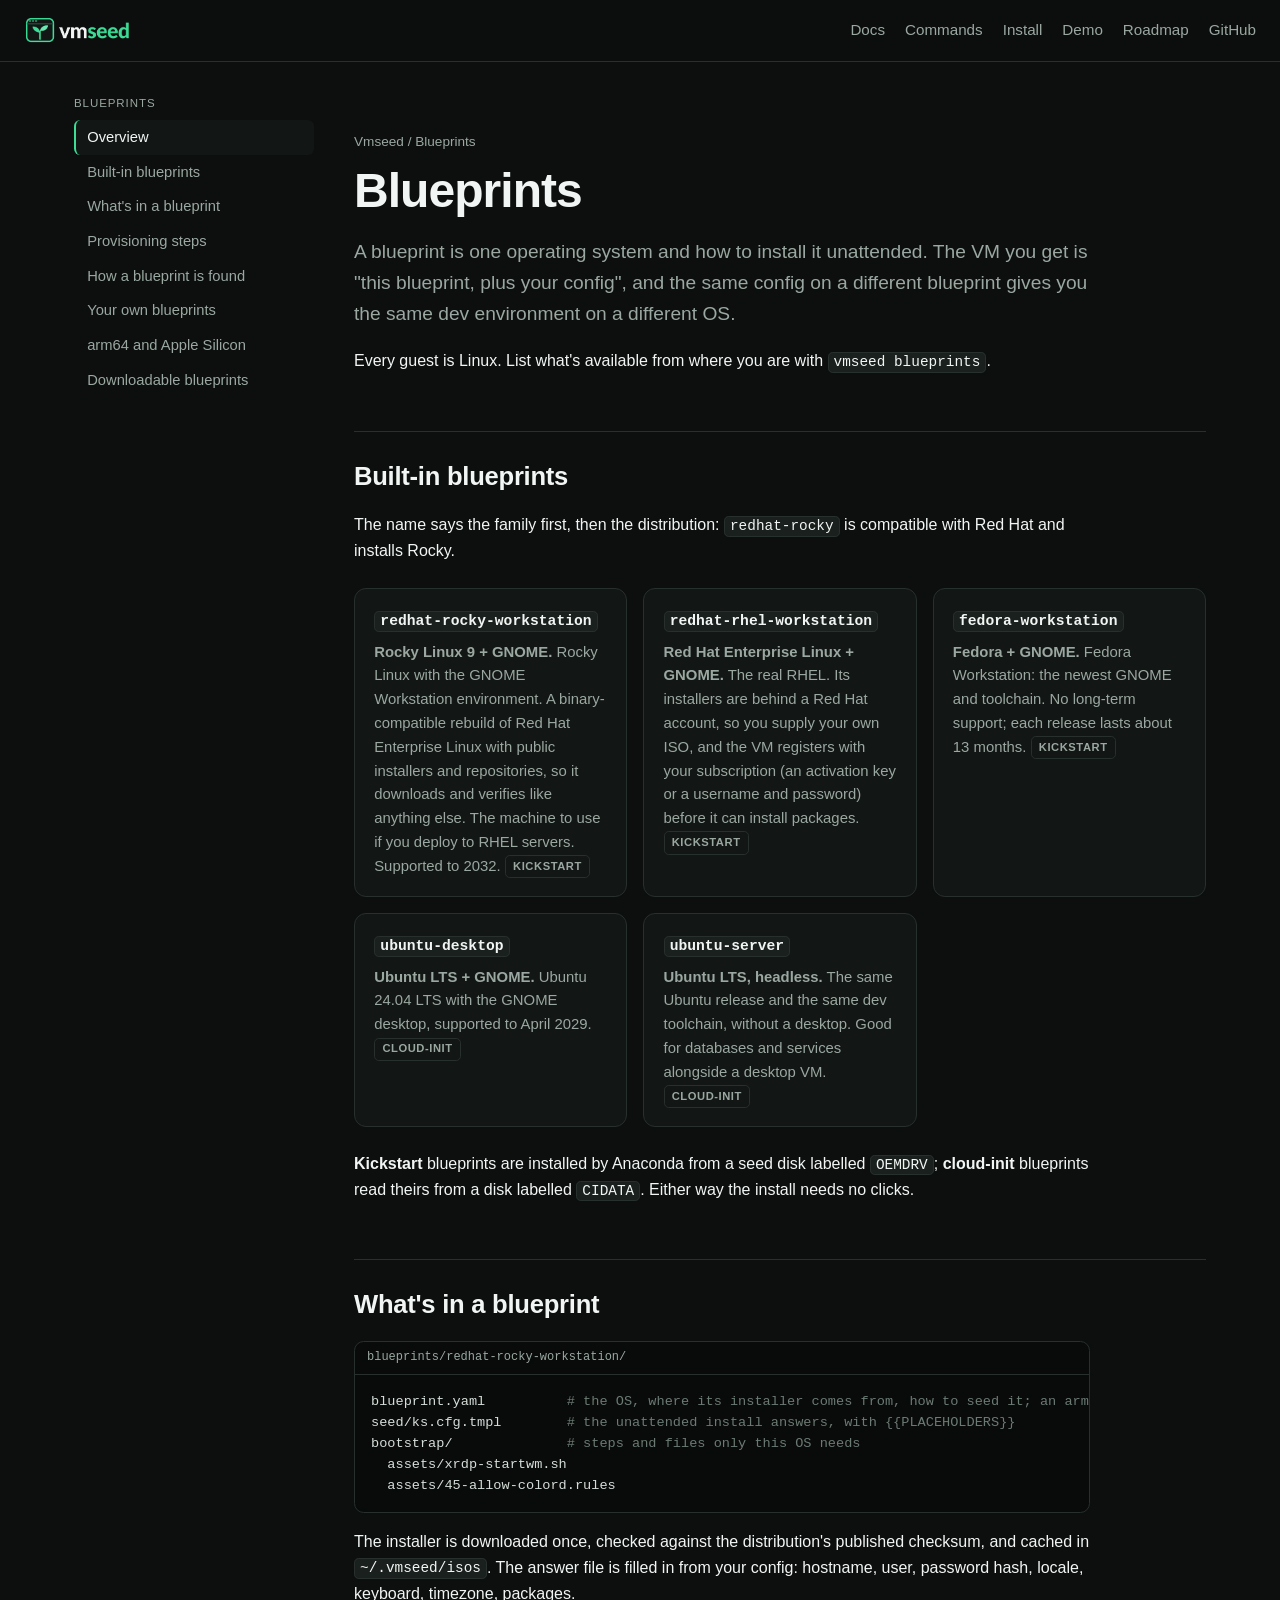
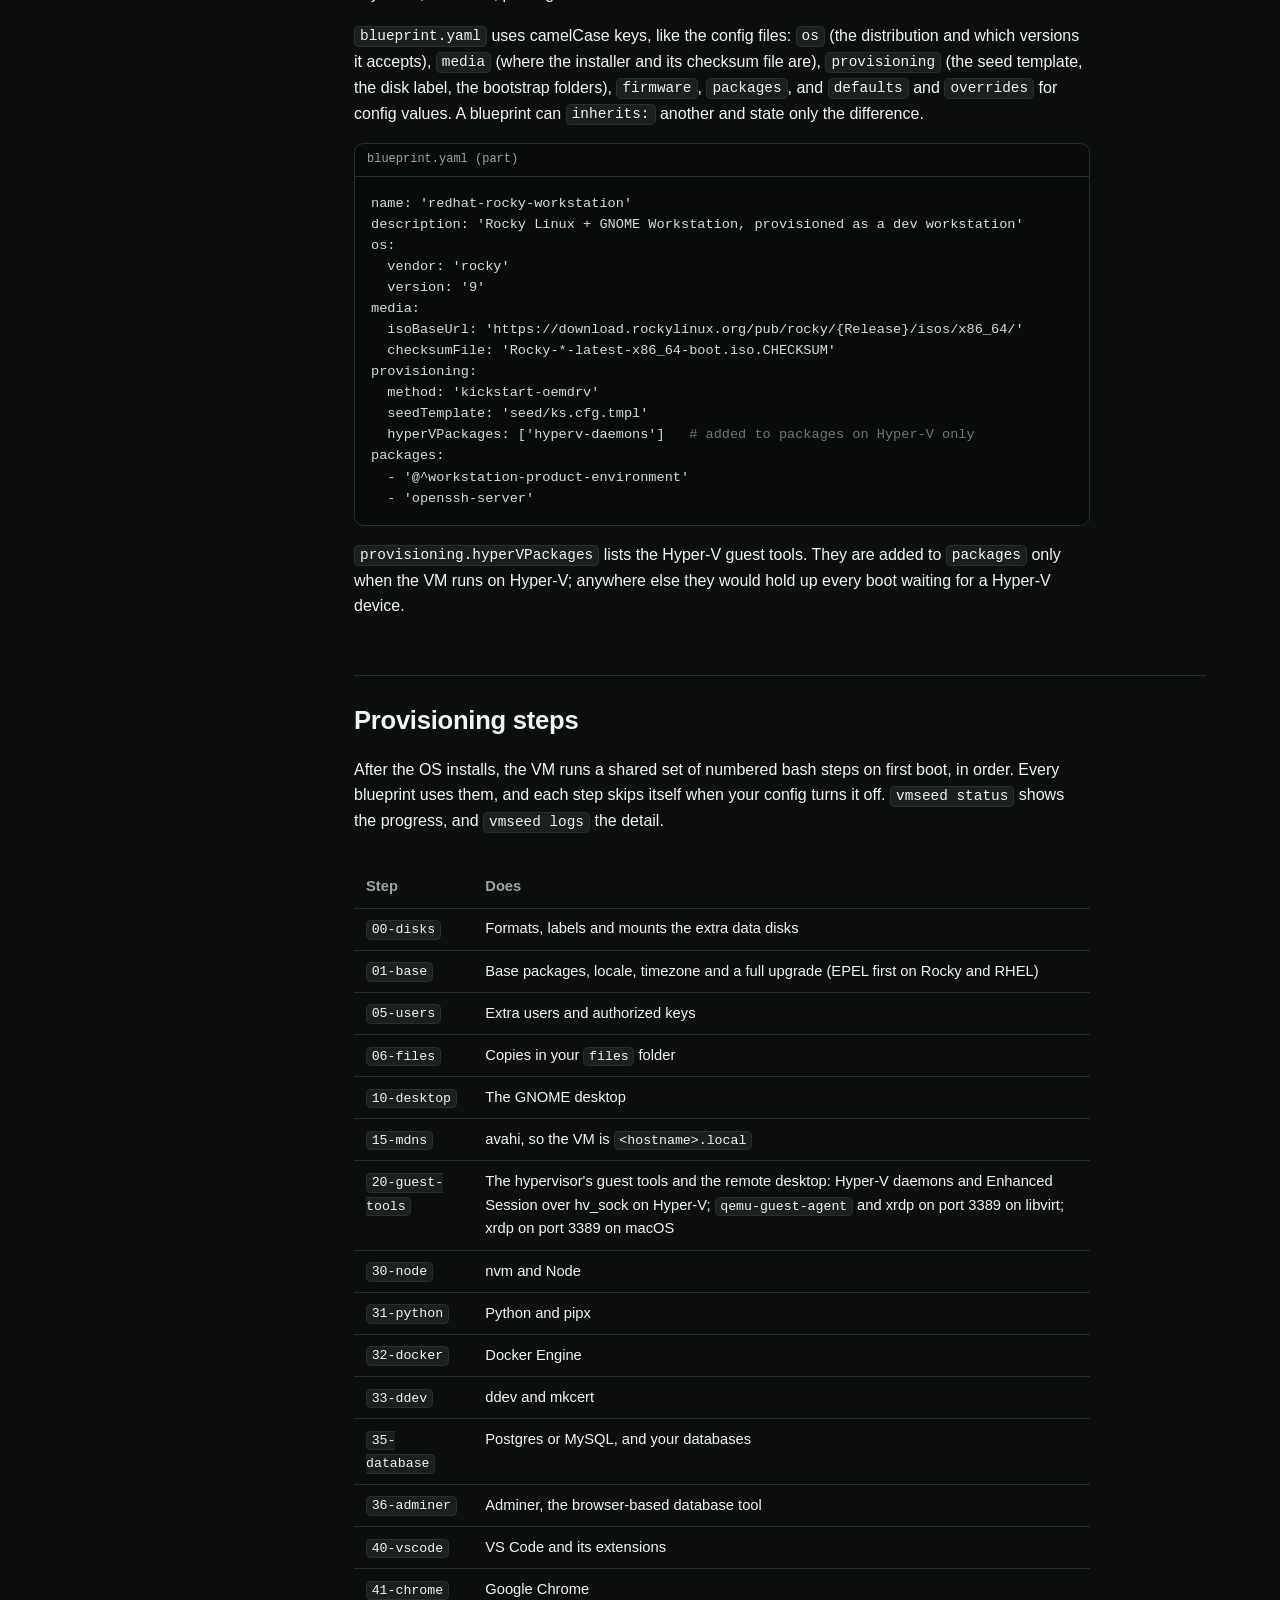
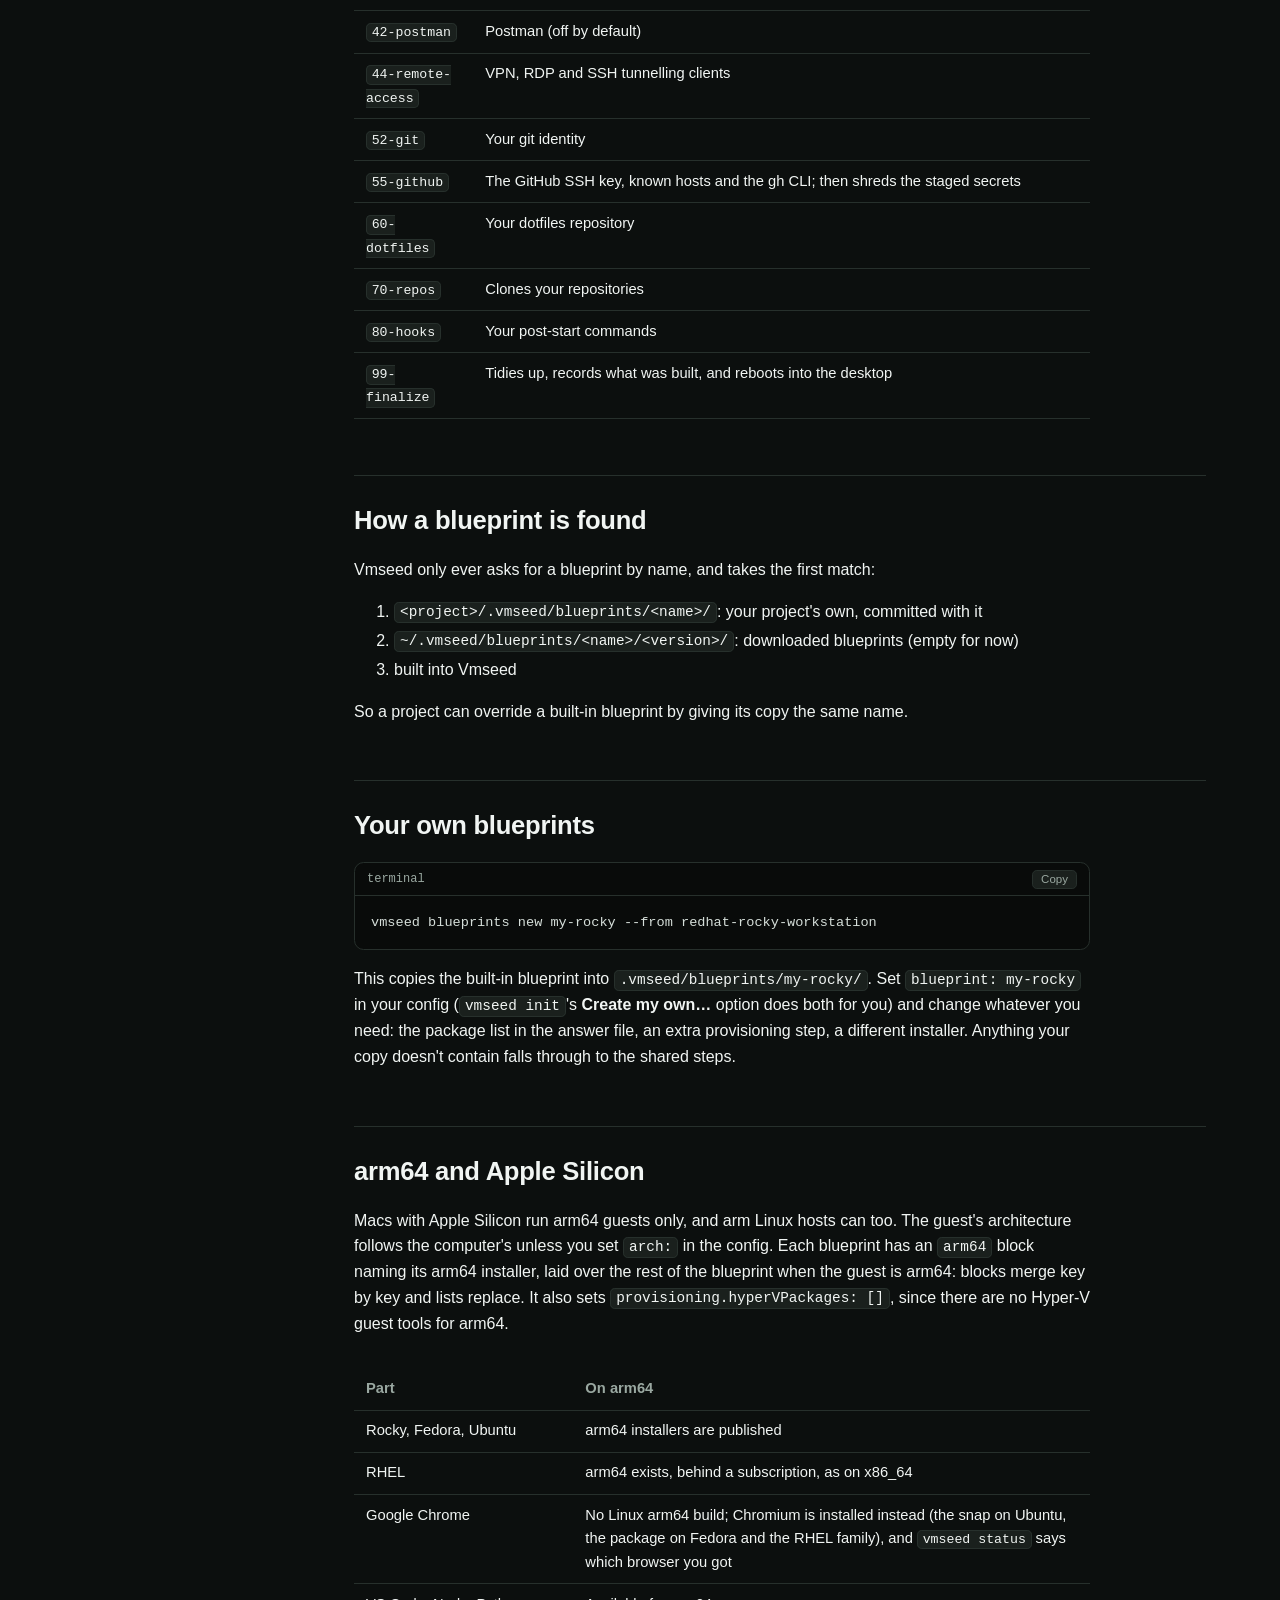
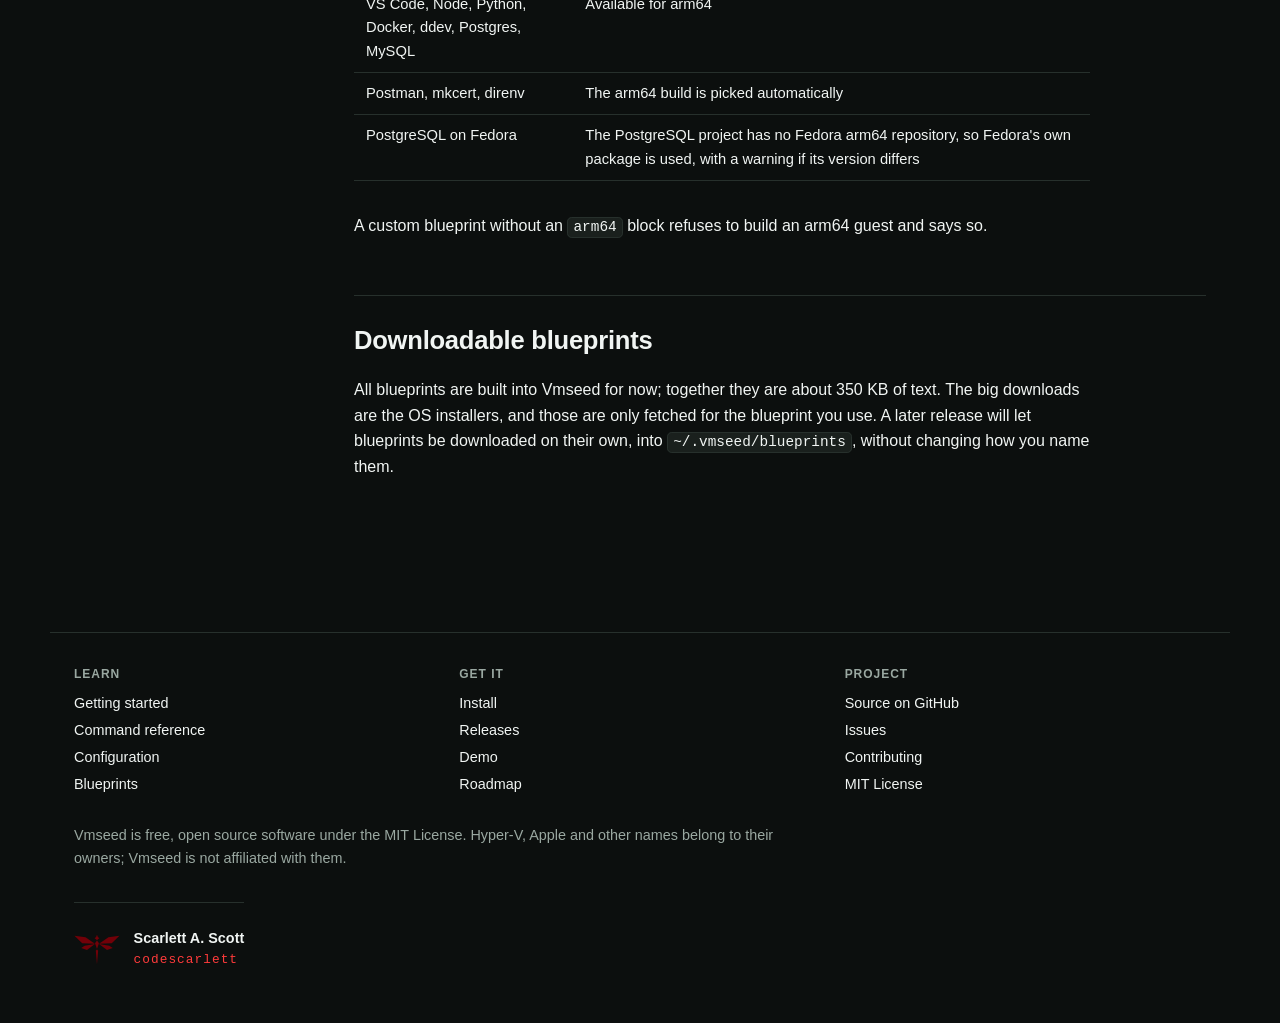
==== commit 5f82ac24: "massive refacot" ====
--- a/site/blueprints/index.html
+++ b/site/blueprints/index.html
@@ -1,6 +1,6 @@
 <!DOCTYPE html>
 <!--
-  Vmynt
+  Vmseed
   Licensed under the MIT License. See the LICENSE file in the project root.
   Copyright (c) 2026 Scarlett A. Scott (codescarlett)
 
@@ -11,36 +11,36 @@
   <head>
     <meta charset="utf-8" />
     <meta name="viewport" content="width=device-width, initial-scale=1" />
-    <title>Vmynt blueprints — Rocky, RHEL, Fedora and Ubuntu dev VMs</title>
-    <meta name="description" content="Vmynt's built-in Linux blueprints: Rocky Linux, RHEL, Fedora, Ubuntu Desktop and Ubuntu Server. How blueprints are found, making your own, the provisioning steps, and arm64." />
+    <title>Vmseed blueprints — Rocky, RHEL, Fedora and Ubuntu dev VMs</title>
+    <meta name="description" content="Vmseed's built-in Linux blueprints: Rocky Linux, RHEL, Fedora, Ubuntu Desktop and Ubuntu Server. How blueprints are found, making your own, the provisioning steps, and arm64." />
     <meta name="robots" content="index, follow" />
     <meta name="author" content="Scarlett A. Scott (codescarlett)" />
     <meta name="creator" content="Scarlett A. Scott (codescarlett)" />
     <meta name="publisher" content="codescarlett" />
     <meta name="theme-color" content="#0c0f0e" />
     <link rel="author" href="https://codescarlett.com" />
-    <link rel="canonical" href="https://scarlettiron.github.io/vmynt/blueprints/" />
+    <link rel="canonical" href="https://scarlettiron.github.io/vmseed/blueprints/" />
 
     <link rel="icon" href="../theme/logo/favicon.svg" type="image/svg+xml" />
     <link rel="icon" type="image/png" sizes="32x32" href="../theme/logo/favicon-32.png" />
     <link rel="apple-touch-icon" href="../theme/logo/apple-touch-icon.png" />
 
     <meta property="og:type" content="website" />
-    <meta property="og:site_name" content="Vmynt" />
+    <meta property="og:site_name" content="Vmseed" />
     <meta property="og:locale" content="en_US" />
-    <meta property="og:url" content="https://scarlettiron.github.io/vmynt/blueprints/" />
-    <meta property="og:title" content="Vmynt blueprints — Rocky, RHEL, Fedora and Ubuntu dev VMs" />
-    <meta property="og:description" content="Vmynt's built-in Linux blueprints: Rocky Linux, RHEL, Fedora, Ubuntu Desktop and Ubuntu Server. How blueprints are found, making your own, the provisioning steps, and arm64." />
-    <meta property="og:image" content="https://scarlettiron.github.io/vmynt/theme/logo/og-image.png" />
+    <meta property="og:url" content="https://scarlettiron.github.io/vmseed/blueprints/" />
+    <meta property="og:title" content="Vmseed blueprints — Rocky, RHEL, Fedora and Ubuntu dev VMs" />
+    <meta property="og:description" content="Vmseed's built-in Linux blueprints: Rocky Linux, RHEL, Fedora, Ubuntu Desktop and Ubuntu Server. How blueprints are found, making your own, the provisioning steps, and arm64." />
+    <meta property="og:image" content="https://scarlettiron.github.io/vmseed/theme/logo/og-image.png" />
     <meta property="og:image:width" content="1200" />
     <meta property="og:image:height" content="630" />
-    <meta property="og:image:alt" content="Vmynt: reproducible dev VMs from one YAML file" />
+    <meta property="og:image:alt" content="Vmseed: reproducible dev VMs from one YAML file" />
 
     <meta name="twitter:card" content="summary_large_image" />
-    <meta name="twitter:title" content="Vmynt blueprints — Rocky, RHEL, Fedora and Ubuntu dev VMs" />
-    <meta name="twitter:description" content="Vmynt's built-in Linux blueprints: Rocky Linux, RHEL, Fedora, Ubuntu Desktop and Ubuntu Server. How blueprints are found, making your own, the provisioning steps, and arm64." />
-    <meta name="twitter:image" content="https://scarlettiron.github.io/vmynt/theme/logo/og-image.png" />
-    <meta name="twitter:image:alt" content="Vmynt: reproducible dev VMs from one YAML file" />
+    <meta name="twitter:title" content="Vmseed blueprints — Rocky, RHEL, Fedora and Ubuntu dev VMs" />
+    <meta name="twitter:description" content="Vmseed's built-in Linux blueprints: Rocky Linux, RHEL, Fedora, Ubuntu Desktop and Ubuntu Server. How blueprints are found, making your own, the provisioning steps, and arm64." />
+    <meta name="twitter:image" content="https://scarlettiron.github.io/vmseed/theme/logo/og-image.png" />
+    <meta name="twitter:image:alt" content="Vmseed: reproducible dev VMs from one YAML file" />
 
     <script type="application/ld+json">
       {
@@ -50,14 +50,14 @@
           {
             "@type": "ListItem",
             "position": 1,
-            "name": "Vmynt",
-            "item": "https://scarlettiron.github.io/vmynt/"
+            "name": "Vmseed",
+            "item": "https://scarlettiron.github.io/vmseed/"
           },
           {
             "@type": "ListItem",
             "position": 2,
             "name": "Blueprints",
-            "item": "https://scarlettiron.github.io/vmynt/blueprints/"
+            "item": "https://scarlettiron.github.io/vmseed/blueprints/"
           }
         ]
       }
@@ -66,21 +66,21 @@
       {
         "@context": "https://schema.org",
         "@type": "TechArticle",
-        "headline": "Vmynt blueprints",
-        "description": "Vmynt's built-in Linux blueprints: Rocky Linux, RHEL, Fedora, Ubuntu Desktop and Ubuntu Server. How blueprints are found, making your own, the provisioning steps, and arm64.",
-        "url": "https://scarlettiron.github.io/vmynt/blueprints/",
+        "headline": "Vmseed blueprints",
+        "description": "Vmseed's built-in Linux blueprints: Rocky Linux, RHEL, Fedora, Ubuntu Desktop and Ubuntu Server. How blueprints are found, making your own, the provisioning steps, and arm64.",
+        "url": "https://scarlettiron.github.io/vmseed/blueprints/",
         "inLanguage": "en",
         "dateModified": "2026-10-13",
-        "image": "https://scarlettiron.github.io/vmynt/theme/logo/og-image.png",
+        "image": "https://scarlettiron.github.io/vmseed/theme/logo/og-image.png",
         "isPartOf": {
           "@type": "WebSite",
-          "name": "Vmynt",
-          "url": "https://scarlettiron.github.io/vmynt/"
+          "name": "Vmseed",
+          "url": "https://scarlettiron.github.io/vmseed/"
         },
         "about": {
           "@type": "SoftwareApplication",
-          "name": "Vmynt",
-          "url": "https://scarlettiron.github.io/vmynt/"
+          "name": "Vmseed",
+          "url": "https://scarlettiron.github.io/vmseed/"
         },
         "author": {
           "@type": "Person",
@@ -116,8 +116,8 @@
   <body>
     <a class="skip-link" href="#content">Skip to content</a>
     <header class="site">
-      <a class="brand" href="../" aria-label="Vmynt home">
-        <img src="../theme/logo/wordmark-header.png" alt="Vmynt" width="288" height="96" />
+      <a class="brand" href="../" aria-label="Vmseed home">
+        <img src="../theme/logo/wordmark-header.png" alt="Vmseed" width="327" height="96" />
       </a>
       <nav class="links" aria-label="Main">
         <a href="../docs/">Docs</a>
@@ -125,7 +125,7 @@
         <a href="../install/">Install</a>
         <a class="hide-sm" href="../demo/">Demo</a>
         <a class="hide-sm" href="../roadmap/">Roadmap</a>
-        <a href="https://github.com/scarlettiron/vmynt">GitHub</a>
+        <a href="https://github.com/scarlettiron/vmseed">GitHub</a>
       </nav>
     </header>
 
@@ -144,13 +144,13 @@
 
       <main>
         <section id="overview" aria-labelledby="bp-title">
-          <p class="crumbs"><a href="../">Vmynt</a> / Blueprints</p>
+          <p class="crumbs"><a href="../">Vmseed</a> / Blueprints</p>
           <h1 id="bp-title">Blueprints</h1>
           <p class="lede">A blueprint is one operating system and how to install it unattended. The VM you
             get is "this blueprint, plus your config", and the same config on a different blueprint gives
             you the same dev environment on a different OS.</p>
           <p>Every guest is Linux. List what's available from where you are with
-            <code>vmynt blueprints</code>.</p>
+            <code>vmseed blueprints</code>.</p>
         </section>
 
         <section id="built-in" aria-labelledby="builtin-title">
@@ -195,7 +195,7 @@
   assets/45-allow-colord.rules</pre>
           </div>
           <p>The installer is downloaded once, checked against the distribution's published checksum, and
-            cached in <code>~/.vmynt/isos</code>. The answer file is filled in from your config:
+            cached in <code>~/.vmseed/isos</code>. The answer file is filled in from your config:
             hostname, user, password hash, locale, keyboard, timezone, packages.</p>
           <p><code>blueprint.yaml</code> uses camelCase keys, like the config files:
             <code>os</code> (the distribution and which versions it accepts), <code>media</code> (where the
@@ -230,7 +230,7 @@
           <h2 id="steps-title">Provisioning steps</h2>
           <p>After the OS installs, the VM runs a shared set of numbered bash steps on first boot, in order.
             Every blueprint uses them, and each step skips itself when your config turns it off.
-            <code>vmynt status</code> shows the progress, and <code>vmynt logs</code> the detail.</p>
+            <code>vmseed status</code> shows the progress, and <code>vmseed logs</code> the detail.</p>
           <div class="table-wrap">
             <table>
               <thead><tr><th scope="col">Step</th><th scope="col">Does</th></tr></thead>
@@ -265,11 +265,11 @@
 
         <section id="resolution" aria-labelledby="resolution-title">
           <h2 id="resolution-title">How a blueprint is found</h2>
-          <p>Vmynt only ever asks for a blueprint by name, and takes the first match:</p>
+          <p>Vmseed only ever asks for a blueprint by name, and takes the first match:</p>
           <ol>
-            <li><code>&lt;project&gt;/.vmynt/blueprints/&lt;name&gt;/</code>: your project's own, committed with it</li>
-            <li><code>~/.vmynt/blueprints/&lt;name&gt;/&lt;version&gt;/</code>: downloaded blueprints (empty for now)</li>
-            <li>built into Vmynt</li>
+            <li><code>&lt;project&gt;/.vmseed/blueprints/&lt;name&gt;/</code>: your project's own, committed with it</li>
+            <li><code>~/.vmseed/blueprints/&lt;name&gt;/&lt;version&gt;/</code>: downloaded blueprints (empty for now)</li>
+            <li>built into Vmseed</li>
           </ol>
           <p>So a project can override a built-in blueprint by giving its copy the same name.</p>
         </section>
@@ -278,10 +278,10 @@
           <h2 id="custom-title">Your own blueprints</h2>
           <div class="code">
             <div class="bar"><span>terminal</span><button class="copy" type="button">Copy</button></div>
-            <pre>vmynt blueprints new my-rocky --from redhat-rocky-workstation</pre>
-          </div>
-          <p>This copies the built-in blueprint into <code>.vmynt/blueprints/my-rocky/</code>. Set
-            <code>blueprint: my-rocky</code> in your config (<code>vmynt init</code>'s
+            <pre>vmseed blueprints new my-rocky --from redhat-rocky-workstation</pre>
+          </div>
+          <p>This copies the built-in blueprint into <code>.vmseed/blueprints/my-rocky/</code>. Set
+            <code>blueprint: my-rocky</code> in your config (<code>vmseed init</code>'s
             <strong>Create my own…</strong> option does both for you) and change whatever you need: the
             package list in the answer file, an extra provisioning step, a different installer. Anything
             your copy doesn't contain falls through to the shared steps.</p>
@@ -300,7 +300,7 @@
               <tbody>
                 <tr><td>Rocky, Fedora, Ubuntu</td><td>arm64 installers are published</td></tr>
                 <tr><td>RHEL</td><td>arm64 exists, behind a subscription, as on x86_64</td></tr>
-                <tr><td>Google Chrome</td><td>No Linux arm64 build; Chromium is installed instead (the snap on Ubuntu, the package on Fedora and the RHEL family), and <code>vmynt status</code> says which browser you got</td></tr>
+                <tr><td>Google Chrome</td><td>No Linux arm64 build; Chromium is installed instead (the snap on Ubuntu, the package on Fedora and the RHEL family), and <code>vmseed status</code> says which browser you got</td></tr>
                 <tr><td>VS Code, Node, Python, Docker, ddev, Postgres, MySQL</td><td>Available for arm64</td></tr>
                 <tr><td>Postman, mkcert, direnv</td><td>The arm64 build is picked automatically</td></tr>
                 <tr><td>PostgreSQL on Fedora</td><td>The PostgreSQL project has no Fedora arm64 repository, so Fedora's own package is used, with a warning if its version differs</td></tr>
@@ -312,10 +312,10 @@
 
         <section id="future" aria-labelledby="future-title">
           <h2 id="future-title">Downloadable blueprints</h2>
-          <p>All blueprints are built into Vmynt for now; together they are about 350 KB of text. The big
+          <p>All blueprints are built into Vmseed for now; together they are about 350 KB of text. The big
             downloads are the OS installers, and those are only fetched for the blueprint you use. A later
             release will let blueprints be downloaded on their own, into
-            <code>~/.vmynt/blueprints</code>, without changing how you name them.</p>
+            <code>~/.vmseed/blueprints</code>, without changing how you name them.</p>
         </section>
       </main>
     </div>
@@ -335,7 +335,7 @@
           <h2>Get it</h2>
           <ul>
             <li><a href="../install/">Install</a></li>
-            <li><a href="https://github.com/scarlettiron/vmynt/releases">Releases</a></li>
+            <li><a href="https://github.com/scarlettiron/vmseed/releases">Releases</a></li>
             <li><a href="../demo/">Demo</a></li>
             <li><a href="../roadmap/">Roadmap</a></li>
           </ul>
@@ -343,15 +343,15 @@
         <div>
           <h2>Project</h2>
           <ul>
-            <li><a href="https://github.com/scarlettiron/vmynt">Source on GitHub</a></li>
-            <li><a href="https://github.com/scarlettiron/vmynt/issues">Issues</a></li>
-            <li><a href="https://github.com/scarlettiron/vmynt/blob/main/CONTRIBUTING.md">Contributing</a></li>
-            <li><a href="https://github.com/scarlettiron/vmynt/blob/main/LICENSE">MIT License</a></li>
+            <li><a href="https://github.com/scarlettiron/vmseed">Source on GitHub</a></li>
+            <li><a href="https://github.com/scarlettiron/vmseed/issues">Issues</a></li>
+            <li><a href="https://github.com/scarlettiron/vmseed/blob/main/CONTRIBUTING.md">Contributing</a></li>
+            <li><a href="https://github.com/scarlettiron/vmseed/blob/main/LICENSE">MIT License</a></li>
           </ul>
         </div>
       </div>
-      <p>Vmynt is free, open source software under the MIT License. Hyper-V, Apple and other names
-        belong to their owners; Vmynt is not affiliated with them.</p>
+      <p>Vmseed is free, open source software under the MIT License. Hyper-V, Apple and other names
+        belong to their owners; Vmseed is not affiliated with them.</p>
       <!--Author signature, always the last thing on the page.-->
       <a class="made-by" href="https://codescarlett.com" rel="author">
         <img src="../theme/logo/codescarlett-dragonfly.svg" alt="" width="46" height="31" />
--- a/site/theme/site.css
+++ b/site/theme/site.css
@@ -1,11 +1,11 @@
-/*Vmynt
+/*Vmseed
   Licensed under the MIT License. See the LICENSE file in the project root.
   Copyright (c) 2026 Scarlett A. Scott (codescarlett)
 
   Contributors:
   Scarlett A. Scott (codescarlett)*/
 
-/*Shared look for every page of the Vmynt site: the color tokens, base type, the
+/*Shared look for every page of the Vmseed site: the color tokens, base type, the
   top bar and footer, and the small content components (pills, buttons, badges,
   code blocks, tables, callouts, tabs, cards). Page layout lives in docs.css and
   the terminal demo lives in demo.css. See README.md in this folder for the
--- a/site/theme/docs.css
+++ b/site/theme/docs.css
@@ -1,4 +1,4 @@
-/*Vmynt
+/*Vmseed
   Licensed under the MIT License. See the LICENSE file in the project root.
   Copyright (c) 2026 Scarlett A. Scott (codescarlett)
 
